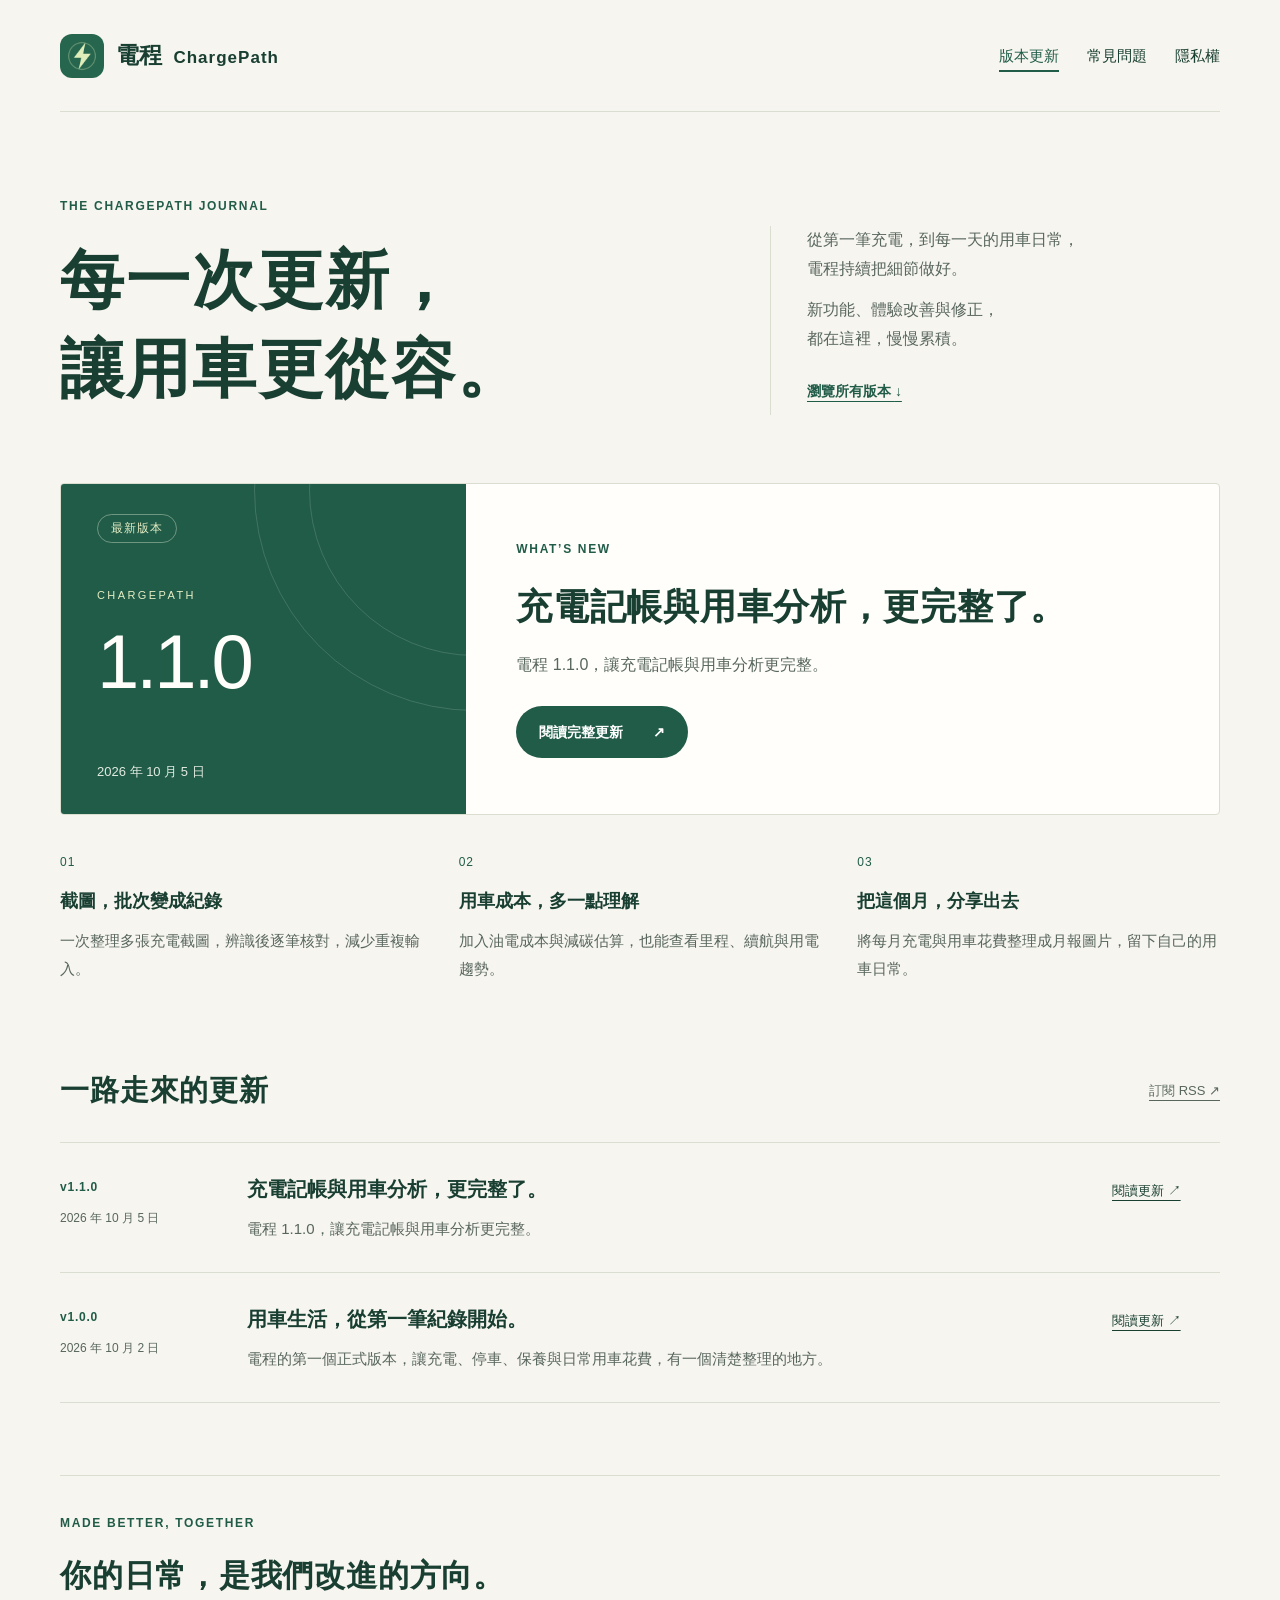
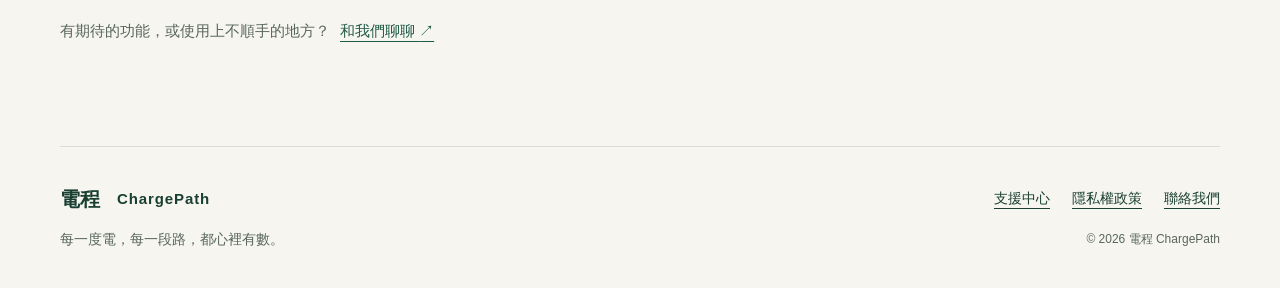
==== updates/index.html @ 677b28a9 "feat: generate minimal version-specific share cards" ====
<!doctype html>
<html lang="zh-Hant">
<head>
  <meta charset="utf-8">
  <meta name="viewport" content="width=device-width, initial-scale=1">
  <meta name="theme-color" content="#215c49">
  <meta name="description" content="電程 ChargePath 更新日誌。看看每一次更新帶來的新功能、體驗改善與修正，讓充電記帳與用車生活更從容。">
  <meta property="og:type" content="website">
  <meta property="og:title" content="更新日誌｜電程 ChargePath">
  <meta property="og:description" content="每一次更新，讓用車更從容。閱讀電程各版本的新功能與完整更新說明。">
  <meta property="og:url" content="https://amonstudioapp.github.io/chargepath-support/updates/">
  <meta property="og:image" content="https://amonstudioapp.github.io/chargepath-support/assets/updates/1.1.0-v1.png">
  <meta property="og:image:secure_url" content="https://amonstudioapp.github.io/chargepath-support/assets/updates/1.1.0-v1.png">
  <meta property="og:image:type" content="image/png">
  <meta property="og:image:width" content="1200">
  <meta property="og:image:height" content="630">
  <meta property="og:image:alt" content="電程 ChargePath 版本更新 1.1.0">
  <meta property="og:site_name" content="電程 ChargePath">
  <meta property="og:locale" content="zh_TW">
  <meta name="twitter:card" content="summary_large_image">
  <meta name="twitter:image" content="https://amonstudioapp.github.io/chargepath-support/assets/updates/1.1.0-v1.png">
  <meta name="twitter:image:alt" content="電程 ChargePath 版本更新 1.1.0">
  <title>更新日誌｜電程 ChargePath</title>
  <link rel="canonical" href="https://amonstudioapp.github.io/chargepath-support/updates/">
  <link rel="icon" href="../assets/app-icon.png">
  <link rel="stylesheet" href="../styles.css">
  <link rel="stylesheet" href="../updates.css">
  <link rel="alternate" type="application/rss+xml" title="電程版本更新" href="feed.xml">
</head>
<body class="updates-page">
  <a class="skip" href="#main">跳至主要內容</a>
  <header class="header wrap">
    <a class="brand" href="../" aria-label="電程 ChargePath 支援首頁"><img src="../assets/app-icon.png" width="44" height="44" alt=""><span>電程 <span class="wordmark">ChargePath</span></span></a>
    <nav aria-label="主要導覽"><a href="./" aria-current="page">版本更新</a><a href="../#faq">常見問題</a><a href="../privacy.html">隱私權</a></nav>
  </header>
  <main id="main" class="wrap">
    <section class="journal-intro" aria-labelledby="journal-title">
      <div><p class="eyebrow">THE CHARGEPATH JOURNAL</p><h1 id="journal-title">每一次更新，<br>讓用車更從容。</h1></div>
      <div class="journal-letter"><span class="letter-line" aria-hidden="true"></span><p>從第一筆充電，到每一天的用車日常，<br class="desktop-break">電程持續把細節做好。</p><p>新功能、體驗改善與修正，<br class="desktop-break">都在這裡，慢慢累積。</p><a class="text-link" href="#all-releases">瀏覽所有版本 <span aria-hidden="true">↓</span></a></div>
    </section>
    <section class="latest-release" aria-labelledby="latest-title">
      <div class="release-edition"><span class="edition-label">最新版本</span><div><span class="edition-caption">CHARGEPATH</span><p class="edition-number">1.1.0</p></div><span class="edition-date">2026 年 10 月 5 日</span></div>
      <div class="latest-copy"><p class="eyebrow">WHAT’S NEW</p><h2 id="latest-title">充電記帳與用車分析，更完整了。</h2><p class="latest-summary">電程 1.1.0，讓充電記帳與用車分析更完整。</p><a class="button" href="./1.1.0/">閱讀完整更新 <span aria-hidden="true">↗</span></a></div>
    </section>
    <div class="highlights latest-highlights"><div class="highlight"><span class="highlight-number">01</span><h3>截圖，批次變成紀錄</h3><p>一次整理多張充電截圖，辨識後逐筆核對，減少重複輸入。</p></div>
<div class="highlight"><span class="highlight-number">02</span><h3>用車成本，多一點理解</h3><p>加入油電成本與減碳估算，也能查看里程、續航與用電趨勢。</p></div>
<div class="highlight"><span class="highlight-number">03</span><h3>把這個月，分享出去</h3><p>將每月充電與用車花費整理成月報圖片，留下自己的用車日常。</p></div></div>
    <section id="all-releases" class="release-archive" aria-labelledby="archive-title">
      <div class="section-heading"><h2 id="archive-title">一路走來的更新</h2><a href="feed.xml" class="feed-link">訂閱 RSS <span aria-hidden="true">↗</span></a></div>
      <article class="release-row"><div class="release-stamp"><span class="version">v1.1.0</span><time datetime="2026-10-05">2026 年 10 月 5 日</time></div><div><h2><a href="./1.1.0/">充電記帳與用車分析，更完整了。</a></h2><p>電程 1.1.0，讓充電記帳與用車分析更完整。</p></div><a class="read-release" href="./1.1.0/" aria-label="閱讀 1.1.0 完整更新">閱讀更新 ↗</a></article>
<article class="release-row"><div class="release-stamp"><span class="version">v1.0.0</span><time datetime="2026-10-02">2026 年 10 月 2 日</time></div><div><h2><a href="./1.0.0/">用車生活，從第一筆紀錄開始。</a></h2><p>電程的第一個正式版本，讓充電、停車、保養與日常用車花費，有一個清楚整理的地方。</p></div><a class="read-release" href="./1.0.0/" aria-label="閱讀 1.0.0 完整更新">閱讀更新 ↗</a></article>
    </section>
    <aside class="feedback-note"><p class="eyebrow">MADE BETTER, TOGETHER</p><h2>你的日常，是我們改進的方向。</h2><p>有期待的功能，或使用上不順手的地方？<a href="../#contact">和我們聊聊 <span aria-hidden="true">↗</span></a></p></aside>
  </main>
  <footer class="footer wrap"><a class="brand" href="../">電程 <span class="wordmark">ChargePath</span></a><p>每一度電，每一段路，都心裡有數。</p><div><a href="../">支援中心</a><a href="../privacy.html">隱私權政策</a><a href="mailto:amonstudioapp@gmail.com">聯絡我們</a></div><small>© 2026 電程 ChargePath</small></footer>
</body>
</html>
---- styles.css ----
:root{--paper:#f6f5ef;--white:#fffefa;--ink:#193f32;--green:#215c49;--muted:#58665e;--lime:#e5edc3;--line:#d9ded1;--radius:26px;color-scheme:light;font-family:-apple-system,BlinkMacSystemFont,"PingFang TC","Noto Sans TC","Microsoft JhengHei",sans-serif;color:var(--ink);background:var(--paper);font-size:16px;line-height:1.8}
*{box-sizing:border-box}html{scroll-behavior:smooth;scroll-padding-top:32px}body{margin:0}a{color:inherit;text-underline-offset:5px}a:hover{text-decoration-thickness:2px}a:focus-visible,summary:focus-visible{outline:3px solid #967000;outline-offset:5px;border-radius:4px}img{max-width:100%;height:auto}.wrap{width:min(1160px,calc(100% - 80px));margin-inline:auto}.skip{position:absolute;left:16px;top:-100px;padding:10px 18px;background:var(--ink);color:white;z-index:5}.skip:focus{top:10px}.header{display:flex;align-items:center;justify-content:space-between;gap:24px;min-height:112px;border-bottom:1px solid var(--line)}.brand{display:flex;align-items:center;gap:12px;font-size:23px;font-weight:750;text-decoration:none}.brand img{border-radius:12px}.wordmark{font-size:17px;letter-spacing:.06em;margin-left:5px}.header nav{display:flex;gap:28px;font-size:15px}.header nav a{text-decoration:none}.header nav a:hover{text-decoration:underline}.hero{display:grid;grid-template-columns:1.25fr 1fr;gap:70px;padding-top:78px;padding-bottom:66px;align-items:center}.eyebrow{font-size:12px;font-weight:750;letter-spacing:.14em;margin:0 0 18px;color:var(--green)}h1,h2,h3,p{margin-top:0}h1{font-size:clamp(40px,4.4vw,60px);letter-spacing:-.055em;line-height:1.25;margin-bottom:25px;font-weight:800}.intro{font-size:17px;line-height:1.95;color:var(--muted);margin-bottom:27px}.button{display:inline-flex;align-items:center;justify-content:space-between;gap:30px;min-height:52px;padding:11px 23px;border-radius:100px;background:var(--green);color:white;text-decoration:none;font-weight:650}.button:hover{background:#163f31}.button.light{background:var(--lime);color:var(--ink);width:100%;margin-top:24px}.button.light:hover{background:#f1f5df}.contact-card{background:var(--green);color:white;border-radius:var(--radius);padding:38px 36px;position:relative}.small-label{display:inline-block;color:var(--lime);font-size:13px;letter-spacing:.08em;margin-bottom:17px}.contact-card h2{font-size:25px;letter-spacing:-.025em;margin-bottom:14px;line-height:1.5}.contact-card p{color:#e3ebe1;line-height:1.85;font-size:15px}.email{font-size:clamp(16px,1.8vw,21px);font-weight:650;overflow-wrap:anywhere}.contact-card .contact-note{font-size:13px;line-height:1.7;margin:18px 0 0;color:#e3ebe1}.topic-strip{display:grid;grid-template-columns:repeat(4,1fr);border-block:1px solid var(--line)}.topic-strip a{padding:22px 14px;text-decoration:none;font-size:16px;font-weight:650}.topic-strip a:hover{background:#eaeddc}.topic-strip span{font-size:12px;letter-spacing:.05em;margin-right:12px;color:var(--muted)}.help-layout{display:grid;grid-template-columns:300px 1fr;gap:80px;padding-top:76px;padding-bottom:80px}.help-heading{align-self:start;position:sticky;top:35px}.help-heading h2,.report h2{font-size:36px;line-height:1.4;letter-spacing:-.04em;margin-bottom:18px}.help-heading p:not(.eyebrow){color:var(--muted)}.text-link{font-size:14px;font-weight:650}.faq-group{scroll-margin-top:32px;margin-bottom:42px}.faq-group:last-child{margin-bottom:0}.faq-group h3{display:flex;align-items:center;gap:16px;font-size:20px;margin-bottom:17px}.faq-group h3>span{font-size:12px;border:1px solid #b7c5ad;border-radius:100px;padding:0 9px;line-height:26px;letter-spacing:.04em}details{border-top:1px solid var(--line)}details:last-child{border-bottom:1px solid var(--line)}summary{position:relative;cursor:pointer;list-style:none;padding:22px 38px 22px 0;font-weight:650;font-size:17px;line-height:1.65}summary::-webkit-details-marker{display:none}summary::after{content:"＋";position:absolute;right:0;top:22px;font-size:22px;font-weight:400;color:var(--green);line-height:1.3}details[open]>summary::after{content:"−"}details[open]>summary{padding-bottom:15px}.answer{padding:0 24px 22px 0;font-size:16px;color:var(--muted)}.answer p{margin-bottom:14px}.answer p:last-child{margin-bottom:0}.answer a{color:var(--green)}.badge{display:inline-block;vertical-align:middle;font-size:11px;font-weight:750;line-height:1.6;padding:1px 7px;border:1px solid #a9ba9c;border-radius:5px;margin-left:6px;color:var(--green)}.voice{color:var(--green);font-weight:700;background:var(--lime);padding:12px 18px;border-radius:12px}.report{background:#e9eedc;border-radius:var(--radius);padding:44px 48px;display:grid;grid-template-columns:1fr 1.1fr;gap:60px;margin-bottom:70px}.report h2{font-size:30px}.report p{font-size:15px;color:var(--muted);margin-bottom:0}.report ol{margin:4px 0 20px;padding-left:24px}.report li{padding:3px 0}.report .muted{font-size:13px;margin-bottom:16px}.footer{border-top:1px solid var(--line);padding-top:34px;padding-bottom:36px;display:grid;grid-template-columns:1fr auto;align-items:center;gap:10px 24px}.footer .brand{font-size:20px}.footer .wordmark{font-size:15px}.footer p{grid-row:2;font-size:14px;color:var(--muted);margin:0}.footer div{grid-column:2;grid-row:1;display:flex;gap:22px;font-size:14px}.footer small{grid-column:2;grid-row:2;text-align:right;color:var(--muted);font-size:12px}.policy{max-width:820px;padding-top:58px;padding-bottom:70px}.policy h1{font-size:44px;margin-bottom:16px}.policy .lead{font-size:19px}.policy h2{font-size:23px;margin:36px 0 12px}.policy p{color:var(--muted);margin-bottom:14px}.policy a{color:var(--green)}.policy .policy-note{padding:22px 26px;border-radius:18px;background:#e9eedc;margin:28px 0}.policy .back{display:inline-block;margin-bottom:30px;font-size:14px}
.contact-card a:focus-visible{outline-color:var(--lime)}
@media(min-width:1500px){.hero{padding-top:95px;padding-bottom:85px}}
@media(max-width:960px){.wrap{width:calc(100% - 48px)}.hero{gap:30px;grid-template-columns:1.1fr 1fr;padding-top:50px}.contact-card{padding:30px 25px}.help-layout{grid-template-columns:230px 1fr;gap:32px}.report{gap:30px;padding:32px}.header nav{gap:20px}.wordmark{font-size:15px}.help-heading h2{font-size:30px}}
@media(max-width:700px){.wrap{width:calc(100% - 40px)}.header{min-height:100px;align-items:flex-start;justify-content:center;flex-direction:column;gap:13px;padding-block:20px}.brand{font-size:22px}.brand img{width:36px;height:36px}.header nav{width:100%;justify-content:space-between;gap:15px;font-size:14px}.hero{grid-template-columns:1fr;gap:30px;padding-top:36px;padding-bottom:35px}h1{font-size:43px}.eyebrow{font-size:11px;letter-spacing:.11em}.intro{font-size:16px}.desktop-break{display:none}.contact-card{padding:28px}.contact-card h2{font-size:25px}.email{font-size:20px}.topic-strip{grid-template-columns:1fr 1fr}.topic-strip a{padding:16px 7px;font-size:14px}.topic-strip a:nth-child(-n+2){border-bottom:1px solid var(--line)}.topic-strip span{margin-right:8px}.help-layout{grid-template-columns:1fr;gap:30px;padding-top:42px;padding-bottom:35px}.help-heading{position:static}.help-heading h2 br{display:none}.help-heading h2{font-size:30px;margin-bottom:12px}.help-heading p br{display:none}.help-heading p:not(.eyebrow){margin-bottom:10px}.faq-group{margin-bottom:30px}summary{font-size:16px;padding-block:19px}.answer{padding-right:5px}.report{grid-template-columns:1fr;gap:18px;padding:26px;margin-bottom:36px}.report h2{font-size:28px}.report h2 br{display:none}.footer{grid-template-columns:1fr;gap:14px}.footer p,.footer div,.footer small{grid-column:1;grid-row:auto;text-align:left}.footer div{flex-wrap:wrap;gap:14px 22px}.policy{padding-top:32px;padding-bottom:40px}.policy h1{font-size:36px}}
@media(prefers-reduced-motion:reduce){html{scroll-behavior:auto}}
---- updates.css ----
.updates-page { --display: "Songti TC", "Noto Serif TC", "PMingLiU", serif; }
.updates-page .header nav a[aria-current="page"] { color: var(--green); text-decoration: underline; text-decoration-thickness: 2px; text-underline-offset: 9px; }
.journal-intro { display: grid; grid-template-columns: 1.4fr 1fr; gap: 80px; align-items: end; padding: 84px 0 68px; }
.journal-intro h1 { font-family: var(--display); font-size: clamp(42px, 5vw, 68px); font-weight: 600; line-height: 1.4; letter-spacing: .035em; margin: 0; }
.journal-letter { padding: 0 0 9px 36px; border-left: 1px solid var(--line); color: var(--muted); font-size: 16px; }
.journal-letter p { margin-bottom: 13px; }
.journal-letter .text-link { display: inline-block; margin-top: 12px; color: var(--green); }
.latest-release { display: grid; grid-template-columns: 35% 65%; border: 1px solid var(--line); border-radius: 4px; overflow: hidden; background: var(--white); }
.release-edition { position: relative; isolation: isolate; overflow: hidden; display: flex; flex-direction: column; justify-content: space-between; min-height: 330px; padding: 30px 36px; background: var(--green); color: var(--white); }
.release-edition::before, .release-edition::after { content: ""; position: absolute; width: 330px; height: 330px; border: 1px solid #ffffff24; border-radius: 50%; right: -175px; top: -160px; z-index: -1; }
.release-edition::after { width: 440px; height: 440px; right: -230px; top: -215px; }
.edition-label { align-self: flex-start; border: 1px solid #bcd0b780; border-radius: 99px; padding: 3px 13px; color: var(--lime); font-size: 12px; letter-spacing: .08em; }
.edition-caption { display: block; font-size: 11px; letter-spacing: .22em; color: var(--lime); }
.edition-number { font-size: clamp(46px, 6vw, 76px); font-weight: 300; letter-spacing: -.04em; line-height: 1.15; margin: 12px 0; overflow-wrap: anywhere; }
.edition-date { font-size: 13px; color: #e3ebe1; }
.latest-copy { padding: 44px 50px; align-self: center; }
.latest-copy h2 { font-family: var(--display); font-weight: 600; font-size: clamp(26px, 2.8vw, 36px); line-height: 1.6; letter-spacing: .02em; margin-bottom: 15px; }
.latest-summary { color: var(--muted); font-size: 16px; margin-bottom: 26px; }
.latest-copy .button { font-size: 14px; }
.highlights { display: grid; grid-template-columns: repeat(3, minmax(0, 1fr)); gap: 36px; }
.highlights:empty { display: none; }
.latest-highlights { padding: 37px 0 46px; }
.highlight { min-width: 0; }
.highlight-number { font-size: 12px; color: var(--green); letter-spacing: .08em; display: block; margin-bottom: 12px; }
.highlight h3 { font-size: 18px; font-weight: 650; margin-bottom: 9px; }
.highlight p { font-size: 15px; line-height: 1.85; color: var(--muted); margin: 0; }
.release-archive { padding-top: 36px; }
.section-heading { display: flex; gap: 20px; justify-content: space-between; align-items: center; padding-bottom: 26px; }
.section-heading h2 { font-family: var(--display); font-size: 29px; font-weight: 600; letter-spacing: .03em; margin: 0; }
.feed-link { font-size: 13px; color: var(--muted); white-space: nowrap; }
.release-row { display: grid; grid-template-columns: 155px 1fr 108px; gap: 32px; align-items: start; border-top: 1px solid var(--line); padding: 30px 0; }
.release-row:last-child { border-bottom: 1px solid var(--line); }
.release-stamp { display: flex; flex-direction: column; gap: 9px; padding-top: 4px; }
.version { font-size: 12px; font-weight: 700; letter-spacing: .065em; color: var(--green); }
.release-stamp time { font-size: 12px; color: var(--muted); }
.release-row h2 { font-size: 20px; line-height: 1.6; margin-bottom: 10px; font-weight: 600; }
.release-row h2 a { text-decoration: none; }
.release-row h2 a:hover { text-decoration: underline; }
.release-row p { font-size: 15px; color: var(--muted); margin: 0; }
.read-release { font-size: 13px; padding-top: 6px; white-space: nowrap; }
.feedback-note { margin: 72px 0 65px; padding: 37px 0; border-top: 1px solid var(--line); }
.feedback-note .eyebrow { margin-bottom: 13px; }
.feedback-note h2 { font-family: var(--display); font-size: clamp(23px, 3vw, 31px); font-weight: 600; letter-spacing: .025em; margin-bottom: 13px; }
.feedback-note p:last-child { font-size: 15px; color: var(--muted); margin: 0; }
.feedback-note a { display: inline-block; margin-left: 10px; color: var(--green); }
.back-to-journal { display: inline-block; margin-top: 36px; font-size: 14px; color: var(--muted); }
.detail-hero { padding: 48px 0 45px; max-width: 910px; }
.detail-meta { display: flex; flex-wrap: wrap; gap: 14px 28px; align-items: center; margin-bottom: 24px; font-size: 13px; color: var(--muted); }
.detail-hero h1 { font-family: var(--display); font-size: clamp(33px, 4.4vw, 55px); font-weight: 600; line-height: 1.5; letter-spacing: .025em; margin-bottom: 23px; text-wrap: balance; }
.detail-summary { font-size: 18px; color: var(--muted); max-width: 800px; margin: 0; }
.detail-highlights { border-block: 1px solid var(--line); padding: 30px 0 34px; }
.release-body { display: grid; grid-template-columns: 280px 1fr; gap: 70px; padding: 64px 0 34px; }
.release-aside { align-self: start; position: sticky; top: 30px; }
.release-aside h2 { font-family: var(--display); font-size: 27px; line-height: 1.5; font-weight: 600; margin-bottom: 16px; }
.release-aside p:not(.eyebrow) { color: var(--muted); font-size: 15px; }
.release-content { min-width: 0; }
.release-section { margin-bottom: 36px; }
.release-section h2 { font-size: 22px; padding-bottom: 16px; border-bottom: 1px solid var(--line); margin-bottom: 18px; }
.release-section ul { padding-left: 22px; margin: 0; }
.release-section li { padding: 0 0 15px 4px; line-height: 1.95; overflow-wrap: anywhere; }
.release-section li::marker { color: #739779; }
.source-note { font-size: 13px; color: var(--muted); }
.source-note p { margin: 0; }
.source-note:empty { display: none; }
.version-navigation { display: flex; flex-wrap: wrap; justify-content: space-between; gap: 20px; padding: 25px 0; border-block: 1px solid var(--line); font-size: 14px; }
.version-navigation:empty { display: none; }
.updates-teaser { display: flex; align-items: center; justify-content: space-between; gap: 22px; padding: 24px 30px; margin-top: 32px; background: #e9eedc; border-radius: 16px; }
.updates-teaser h2 { margin: 0 0 4px; font-size: 21px; }
.updates-teaser p { margin: 0; font-size: 15px; color: var(--muted); }
.updates-teaser a { font-size: 14px; white-space: nowrap; }
@media (max-width: 960px) {
  .journal-intro { gap: 35px; padding-top: 58px; }
  .journal-letter { padding-left: 25px; }
  .latest-copy { padding: 34px; }
  .release-edition { padding: 26px; }
  .release-body { grid-template-columns: 220px 1fr; gap: 35px; }
  .release-row { grid-template-columns: 132px 1fr; gap: 24px; }
  .read-release { grid-column: 2; padding-top: 0; }
}
@media (max-width: 700px) {
  .journal-intro { grid-template-columns: 1fr; gap: 27px; padding: 42px 0 34px; }
  .journal-intro h1 { font-size: clamp(34px, 8.9vw, 47px); }
  .journal-letter { padding: 0 0 0 18px; font-size: 15px; }
  .journal-letter p { margin-bottom: 7px; }
  .latest-release { grid-template-columns: 1fr; }
  .release-edition { min-height: 200px; padding: 24px; }
  .edition-number { font-size: 60px; margin-block: 8px; }
  .edition-caption { display: none; }
  .latest-copy { padding: 28px 24px; }
  .latest-copy h2 { font-size: 27px; }
  .latest-copy .eyebrow { margin-bottom: 12px; }
  .highlights { grid-template-columns: 1fr; gap: 25px; }
  .latest-highlights { padding: 28px 0; }
  .highlight-number { margin-bottom: 6px; }
  .release-archive { padding-top: 23px; }
  .section-heading h2 { font-size: 24px; }
  .release-row { grid-template-columns: 1fr; gap: 14px; padding: 25px 0; }
  .release-stamp { flex-direction: row; flex-wrap: wrap; align-items: center; gap: 15px; }
  .read-release { grid-column: 1; }
  .release-row h2 { font-size: 19px; }
  .feedback-note { margin: 45px 0 25px; padding-top: 30px; }
  .feedback-note a { margin: 8px 0 0; display: block; }
  .detail-hero { padding: 30px 0 32px; }
  .detail-summary { font-size: 16px; }
  .detail-meta { margin-bottom: 17px; }
  .detail-highlights { padding-block: 26px; }
  .release-body { grid-template-columns: 1fr; gap: 32px; padding-top: 35px; }
  .release-aside { position: static; }
  .release-aside p:not(.eyebrow) { display: none; }
  .release-section h2 { font-size: 21px; }
  .updates-teaser { align-items: flex-start; flex-direction: column; padding: 23px; }
}
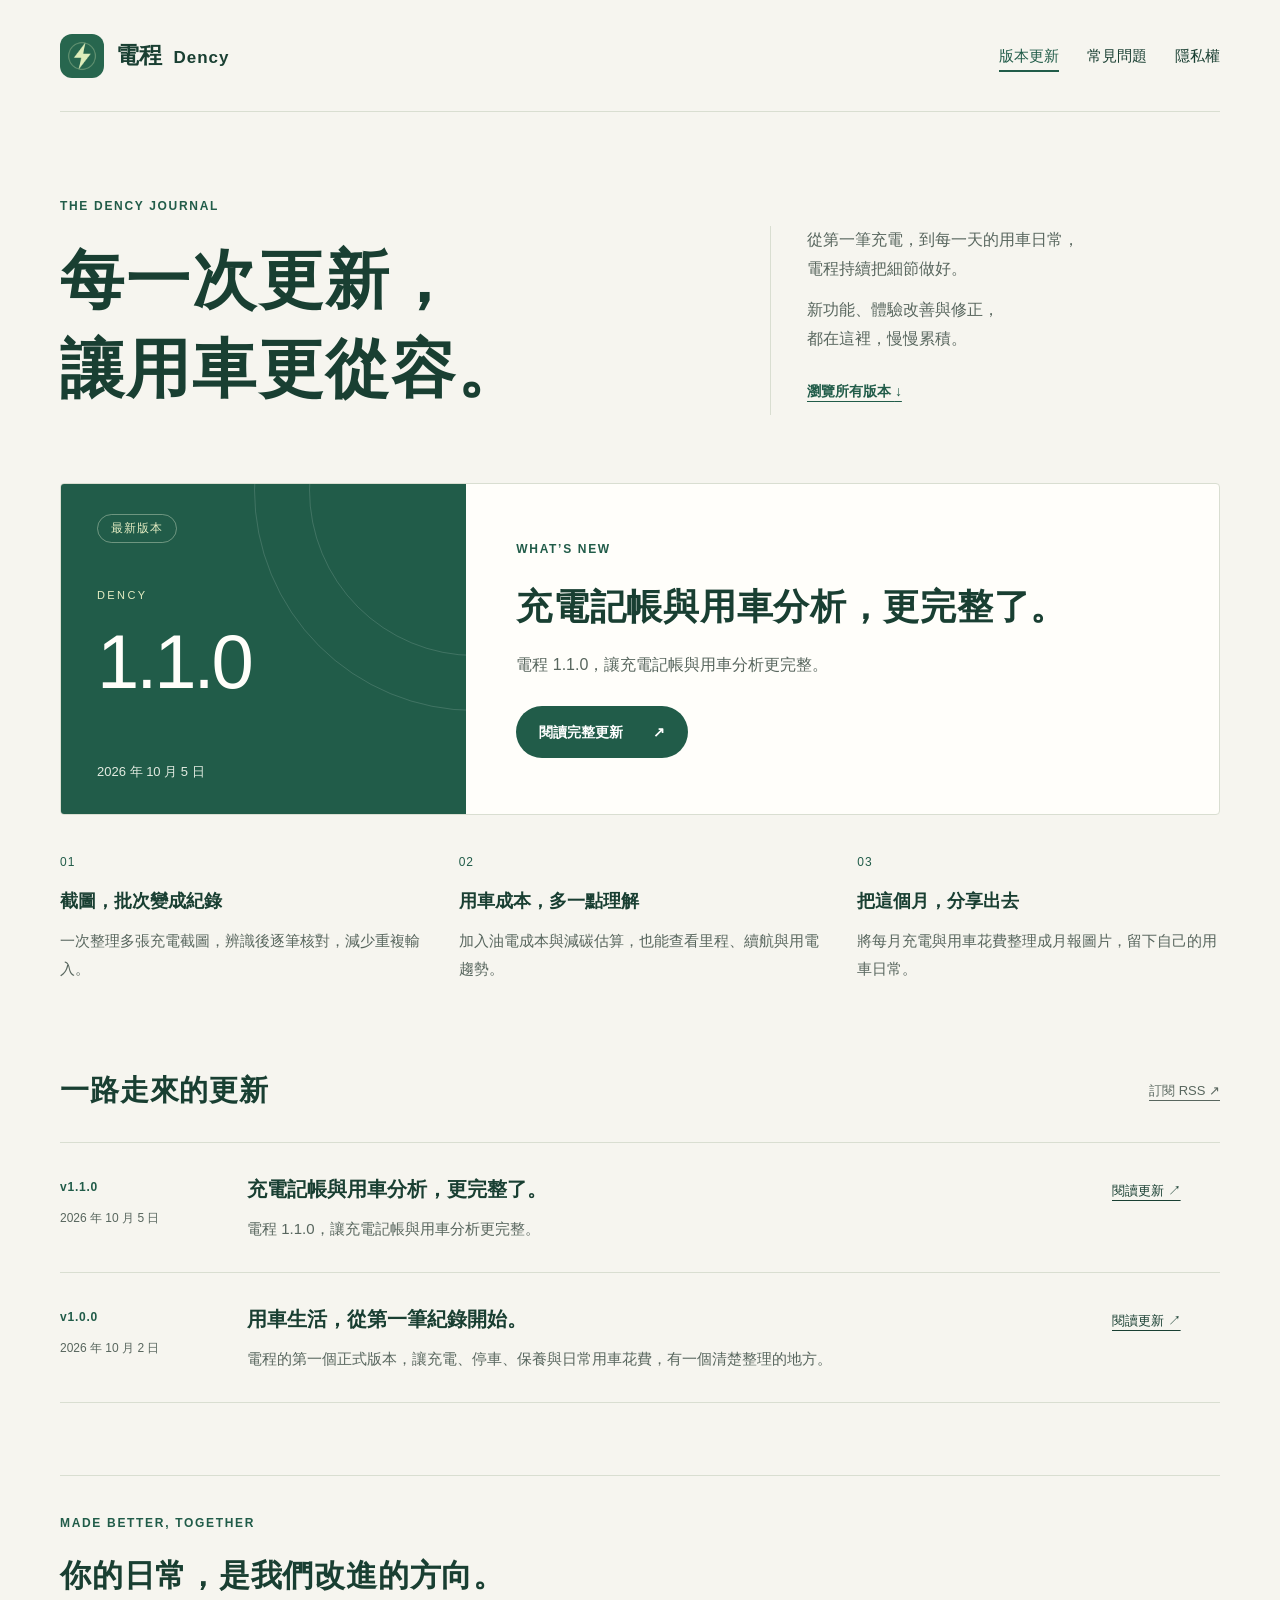
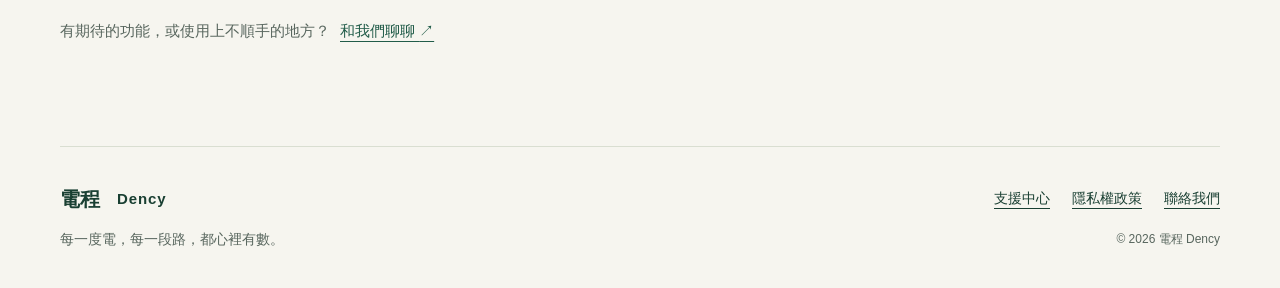
==== commit afb99a07: "docs: rename support site brand to Dency" ====
--- a/updates/index.html
+++ b/updates/index.html
@@ -4,9 +4,9 @@
   <meta charset="utf-8">
   <meta name="viewport" content="width=device-width, initial-scale=1">
   <meta name="theme-color" content="#215c49">
-  <meta name="description" content="電程 ChargePath 更新日誌。看看每一次更新帶來的新功能、體驗改善與修正，讓充電記帳與用車生活更從容。">
+  <meta name="description" content="電程 Dency 更新日誌。看看每一次更新帶來的新功能、體驗改善與修正，讓充電記帳與用車生活更從容。">
   <meta property="og:type" content="website">
-  <meta property="og:title" content="更新日誌｜電程 ChargePath">
+  <meta property="og:title" content="更新日誌｜電程 Dency">
   <meta property="og:description" content="每一次更新，讓用車更從容。閱讀電程各版本的新功能與完整更新說明。">
   <meta property="og:url" content="https://amonstudioapp.github.io/chargepath-support/updates/">
   <meta property="og:image" content="https://amonstudioapp.github.io/chargepath-support/assets/updates/1.1.0-v1.png">
@@ -14,13 +14,13 @@
   <meta property="og:image:type" content="image/png">
   <meta property="og:image:width" content="1200">
   <meta property="og:image:height" content="630">
-  <meta property="og:image:alt" content="電程 ChargePath 版本更新 1.1.0">
-  <meta property="og:site_name" content="電程 ChargePath">
+  <meta property="og:image:alt" content="電程 Dency 版本更新 1.1.0">
+  <meta property="og:site_name" content="電程 Dency">
   <meta property="og:locale" content="zh_TW">
   <meta name="twitter:card" content="summary_large_image">
   <meta name="twitter:image" content="https://amonstudioapp.github.io/chargepath-support/assets/updates/1.1.0-v1.png">
-  <meta name="twitter:image:alt" content="電程 ChargePath 版本更新 1.1.0">
-  <title>更新日誌｜電程 ChargePath</title>
+  <meta name="twitter:image:alt" content="電程 Dency 版本更新 1.1.0">
+  <title>更新日誌｜電程 Dency</title>
   <link rel="canonical" href="https://amonstudioapp.github.io/chargepath-support/updates/">
   <link rel="icon" href="../assets/app-icon.png">
   <link rel="stylesheet" href="../styles.css">
@@ -30,16 +30,16 @@
 <body class="updates-page">
   <a class="skip" href="#main">跳至主要內容</a>
   <header class="header wrap">
-    <a class="brand" href="../" aria-label="電程 ChargePath 支援首頁"><img src="../assets/app-icon.png" width="44" height="44" alt=""><span>電程 <span class="wordmark">ChargePath</span></span></a>
+    <a class="brand" href="../" aria-label="電程 Dency 支援首頁"><img src="../assets/app-icon.png" width="44" height="44" alt=""><span>電程 <span class="wordmark">Dency</span></span></a>
     <nav aria-label="主要導覽"><a href="./" aria-current="page">版本更新</a><a href="../#faq">常見問題</a><a href="../privacy.html">隱私權</a></nav>
   </header>
   <main id="main" class="wrap">
     <section class="journal-intro" aria-labelledby="journal-title">
-      <div><p class="eyebrow">THE CHARGEPATH JOURNAL</p><h1 id="journal-title">每一次更新，<br>讓用車更從容。</h1></div>
+      <div><p class="eyebrow">THE DENCY JOURNAL</p><h1 id="journal-title">每一次更新，<br>讓用車更從容。</h1></div>
       <div class="journal-letter"><span class="letter-line" aria-hidden="true"></span><p>從第一筆充電，到每一天的用車日常，<br class="desktop-break">電程持續把細節做好。</p><p>新功能、體驗改善與修正，<br class="desktop-break">都在這裡，慢慢累積。</p><a class="text-link" href="#all-releases">瀏覽所有版本 <span aria-hidden="true">↓</span></a></div>
     </section>
     <section class="latest-release" aria-labelledby="latest-title">
-      <div class="release-edition"><span class="edition-label">最新版本</span><div><span class="edition-caption">CHARGEPATH</span><p class="edition-number">1.1.0</p></div><span class="edition-date">2026 年 10 月 5 日</span></div>
+      <div class="release-edition"><span class="edition-label">最新版本</span><div><span class="edition-caption">DENCY</span><p class="edition-number">1.1.0</p></div><span class="edition-date">2026 年 10 月 5 日</span></div>
       <div class="latest-copy"><p class="eyebrow">WHAT’S NEW</p><h2 id="latest-title">充電記帳與用車分析，更完整了。</h2><p class="latest-summary">電程 1.1.0，讓充電記帳與用車分析更完整。</p><a class="button" href="./1.1.0/">閱讀完整更新 <span aria-hidden="true">↗</span></a></div>
     </section>
     <div class="highlights latest-highlights"><div class="highlight"><span class="highlight-number">01</span><h3>截圖，批次變成紀錄</h3><p>一次整理多張充電截圖，辨識後逐筆核對，減少重複輸入。</p></div>
@@ -52,6 +52,6 @@
     </section>
     <aside class="feedback-note"><p class="eyebrow">MADE BETTER, TOGETHER</p><h2>你的日常，是我們改進的方向。</h2><p>有期待的功能，或使用上不順手的地方？<a href="../#contact">和我們聊聊 <span aria-hidden="true">↗</span></a></p></aside>
   </main>
-  <footer class="footer wrap"><a class="brand" href="../">電程 <span class="wordmark">ChargePath</span></a><p>每一度電，每一段路，都心裡有數。</p><div><a href="../">支援中心</a><a href="../privacy.html">隱私權政策</a><a href="mailto:amonstudioapp@gmail.com">聯絡我們</a></div><small>© 2026 電程 ChargePath</small></footer>
+  <footer class="footer wrap"><a class="brand" href="../">電程 <span class="wordmark">Dency</span></a><p>每一度電，每一段路，都心裡有數。</p><div><a href="../">支援中心</a><a href="../privacy.html">隱私權政策</a><a href="mailto:amonstudioapp@gmail.com">聯絡我們</a></div><small>© 2026 電程 Dency</small></footer>
 </body>
 </html>
--- a/updates.css
+++ b/updates.css
@@ -48,7 +48,6 @@
 .detail-meta { display: flex; flex-wrap: wrap; gap: 14px 28px; align-items: center; margin-bottom: 24px; font-size: 13px; color: var(--muted); }
 .detail-hero h1 { font-family: var(--display); font-size: clamp(33px, 4.4vw, 55px); font-weight: 600; line-height: 1.5; letter-spacing: .025em; margin-bottom: 23px; text-wrap: balance; }
 .detail-summary { font-size: 18px; color: var(--muted); max-width: 800px; margin: 0; }
-.detail-highlights { border-block: 1px solid var(--line); padding: 30px 0 34px; }
 .release-body { display: grid; grid-template-columns: 280px 1fr; gap: 70px; padding: 64px 0 34px; }
 .release-aside { align-self: start; position: sticky; top: 30px; }
 .release-aside h2 { font-family: var(--display); font-size: 27px; line-height: 1.5; font-weight: 600; margin-bottom: 16px; }
@@ -103,7 +102,6 @@
   .detail-hero { padding: 30px 0 32px; }
   .detail-summary { font-size: 16px; }
   .detail-meta { margin-bottom: 17px; }
-  .detail-highlights { padding-block: 26px; }
   .release-body { grid-template-columns: 1fr; gap: 32px; padding-top: 35px; }
   .release-aside { position: static; }
   .release-aside p:not(.eyebrow) { display: none; }
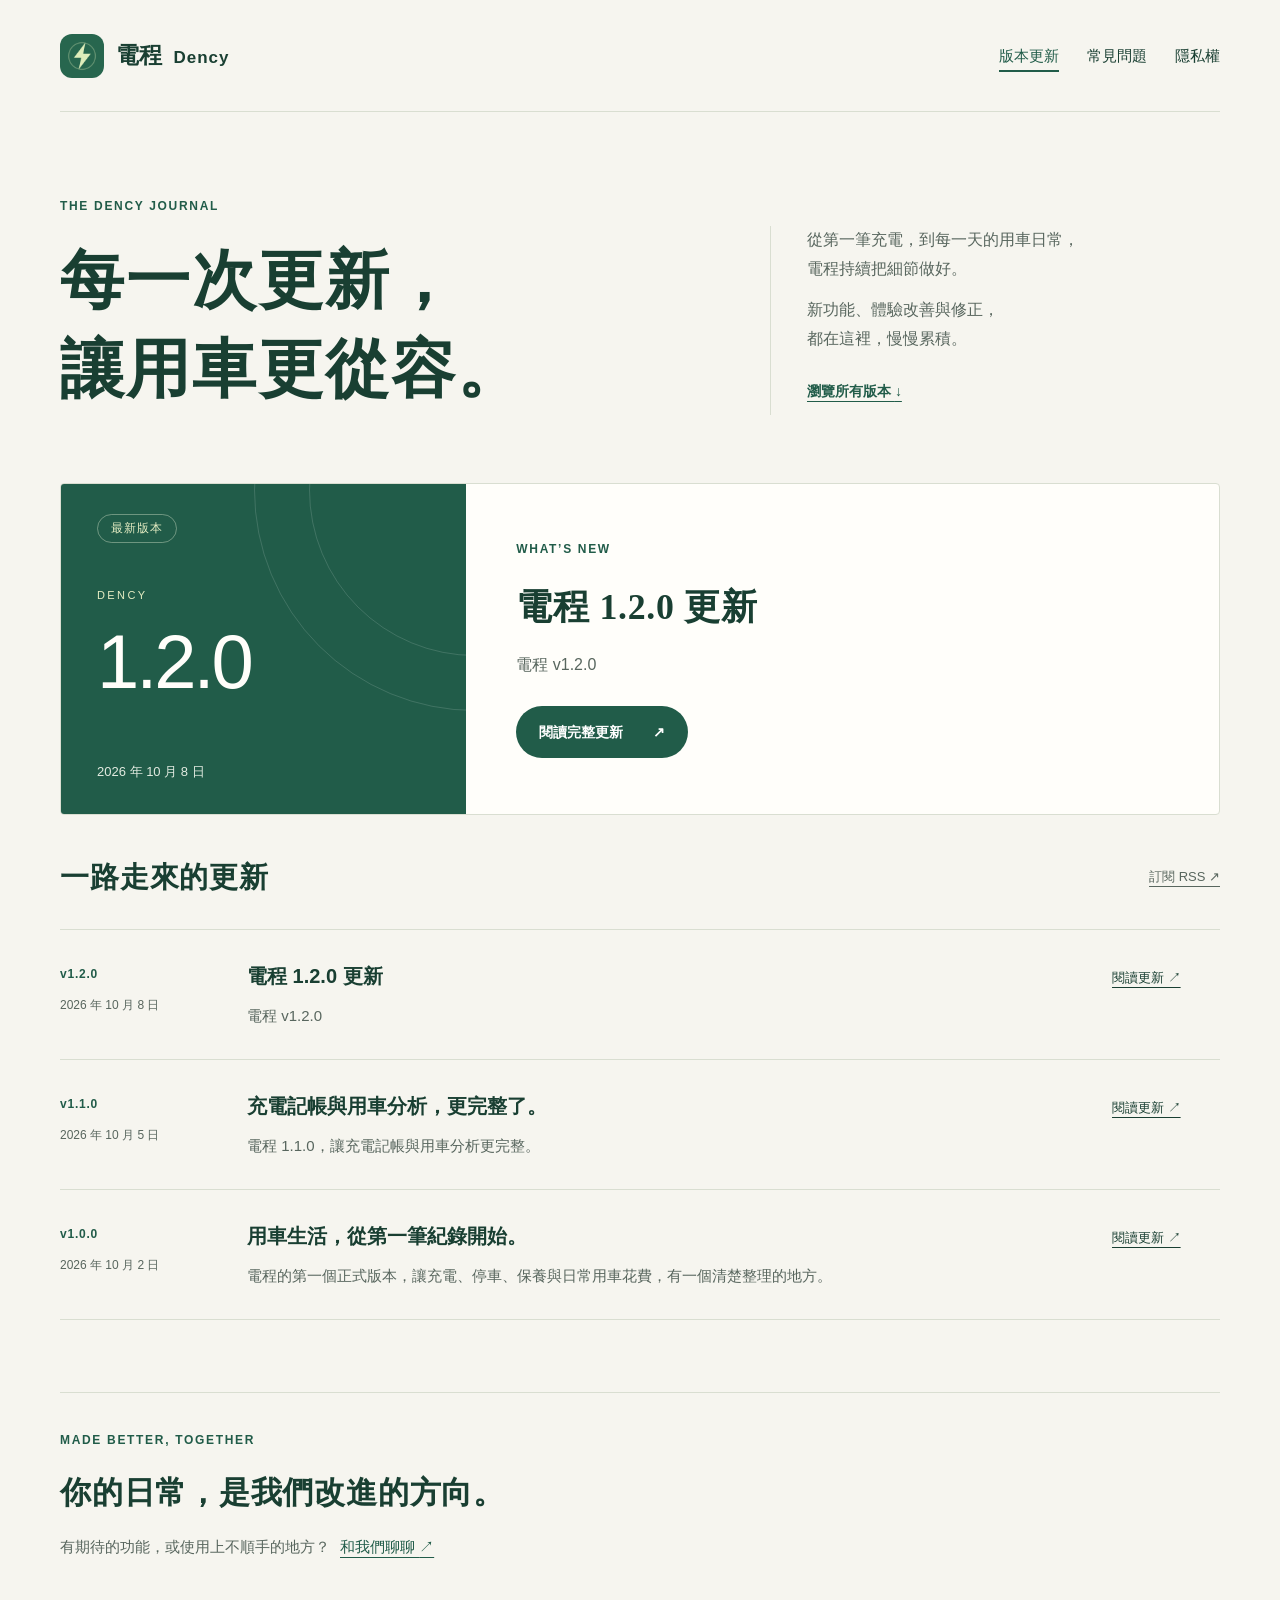
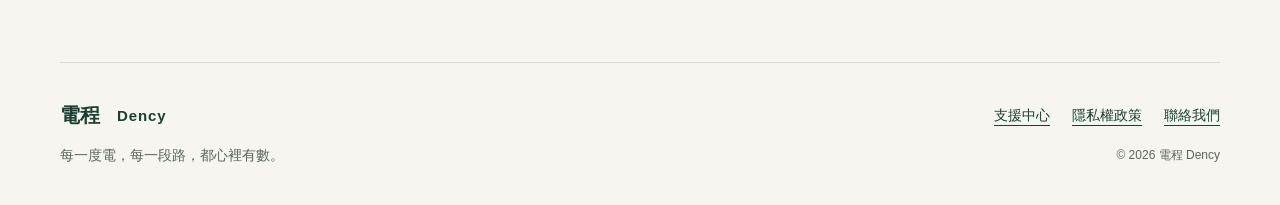
==== commit cc7139d0: "docs: sync ChargePath version updates" ====
--- a/updates/index.html
+++ b/updates/index.html
@@ -9,17 +9,17 @@
   <meta property="og:title" content="更新日誌｜電程 Dency">
   <meta property="og:description" content="每一次更新，讓用車更從容。閱讀電程各版本的新功能與完整更新說明。">
   <meta property="og:url" content="https://amonstudioapp.github.io/chargepath-support/updates/">
-  <meta property="og:image" content="https://amonstudioapp.github.io/chargepath-support/assets/updates/1.1.0-v1.png">
-  <meta property="og:image:secure_url" content="https://amonstudioapp.github.io/chargepath-support/assets/updates/1.1.0-v1.png">
+  <meta property="og:image" content="https://amonstudioapp.github.io/chargepath-support/assets/updates/1.2.0-v1.png">
+  <meta property="og:image:secure_url" content="https://amonstudioapp.github.io/chargepath-support/assets/updates/1.2.0-v1.png">
   <meta property="og:image:type" content="image/png">
   <meta property="og:image:width" content="1200">
   <meta property="og:image:height" content="630">
-  <meta property="og:image:alt" content="電程 Dency 版本更新 1.1.0">
+  <meta property="og:image:alt" content="電程 Dency 版本更新 1.2.0">
   <meta property="og:site_name" content="電程 Dency">
   <meta property="og:locale" content="zh_TW">
   <meta name="twitter:card" content="summary_large_image">
-  <meta name="twitter:image" content="https://amonstudioapp.github.io/chargepath-support/assets/updates/1.1.0-v1.png">
-  <meta name="twitter:image:alt" content="電程 Dency 版本更新 1.1.0">
+  <meta name="twitter:image" content="https://amonstudioapp.github.io/chargepath-support/assets/updates/1.2.0-v1.png">
+  <meta name="twitter:image:alt" content="電程 Dency 版本更新 1.2.0">
   <title>更新日誌｜電程 Dency</title>
   <link rel="canonical" href="https://amonstudioapp.github.io/chargepath-support/updates/">
   <link rel="icon" href="../assets/app-icon.png">
@@ -39,15 +39,14 @@
       <div class="journal-letter"><span class="letter-line" aria-hidden="true"></span><p>從第一筆充電，到每一天的用車日常，<br class="desktop-break">電程持續把細節做好。</p><p>新功能、體驗改善與修正，<br class="desktop-break">都在這裡，慢慢累積。</p><a class="text-link" href="#all-releases">瀏覽所有版本 <span aria-hidden="true">↓</span></a></div>
     </section>
     <section class="latest-release" aria-labelledby="latest-title">
-      <div class="release-edition"><span class="edition-label">最新版本</span><div><span class="edition-caption">DENCY</span><p class="edition-number">1.1.0</p></div><span class="edition-date">2026 年 10 月 5 日</span></div>
-      <div class="latest-copy"><p class="eyebrow">WHAT’S NEW</p><h2 id="latest-title">充電記帳與用車分析，更完整了。</h2><p class="latest-summary">電程 1.1.0，讓充電記帳與用車分析更完整。</p><a class="button" href="./1.1.0/">閱讀完整更新 <span aria-hidden="true">↗</span></a></div>
+      <div class="release-edition"><span class="edition-label">最新版本</span><div><span class="edition-caption">DENCY</span><p class="edition-number">1.2.0</p></div><span class="edition-date">2026 年 10 月 8 日</span></div>
+      <div class="latest-copy"><p class="eyebrow">WHAT’S NEW</p><h2 id="latest-title">電程 1.2.0 更新</h2><p class="latest-summary">電程 v1.2.0</p><a class="button" href="./1.2.0/">閱讀完整更新 <span aria-hidden="true">↗</span></a></div>
     </section>
-    <div class="highlights latest-highlights"><div class="highlight"><span class="highlight-number">01</span><h3>截圖，批次變成紀錄</h3><p>一次整理多張充電截圖，辨識後逐筆核對，減少重複輸入。</p></div>
-<div class="highlight"><span class="highlight-number">02</span><h3>用車成本，多一點理解</h3><p>加入油電成本與減碳估算，也能查看里程、續航與用電趨勢。</p></div>
-<div class="highlight"><span class="highlight-number">03</span><h3>把這個月，分享出去</h3><p>將每月充電與用車花費整理成月報圖片，留下自己的用車日常。</p></div></div>
+    <div class="highlights latest-highlights"></div>
     <section id="all-releases" class="release-archive" aria-labelledby="archive-title">
       <div class="section-heading"><h2 id="archive-title">一路走來的更新</h2><a href="feed.xml" class="feed-link">訂閱 RSS <span aria-hidden="true">↗</span></a></div>
-      <article class="release-row"><div class="release-stamp"><span class="version">v1.1.0</span><time datetime="2026-10-05">2026 年 10 月 5 日</time></div><div><h2><a href="./1.1.0/">充電記帳與用車分析，更完整了。</a></h2><p>電程 1.1.0，讓充電記帳與用車分析更完整。</p></div><a class="read-release" href="./1.1.0/" aria-label="閱讀 1.1.0 完整更新">閱讀更新 ↗</a></article>
+      <article class="release-row"><div class="release-stamp"><span class="version">v1.2.0</span><time datetime="2026-10-08">2026 年 10 月 8 日</time></div><div><h2><a href="./1.2.0/">電程 1.2.0 更新</a></h2><p>電程 v1.2.0</p></div><a class="read-release" href="./1.2.0/" aria-label="閱讀 1.2.0 完整更新">閱讀更新 ↗</a></article>
+<article class="release-row"><div class="release-stamp"><span class="version">v1.1.0</span><time datetime="2026-10-05">2026 年 10 月 5 日</time></div><div><h2><a href="./1.1.0/">充電記帳與用車分析，更完整了。</a></h2><p>電程 1.1.0，讓充電記帳與用車分析更完整。</p></div><a class="read-release" href="./1.1.0/" aria-label="閱讀 1.1.0 完整更新">閱讀更新 ↗</a></article>
 <article class="release-row"><div class="release-stamp"><span class="version">v1.0.0</span><time datetime="2026-10-02">2026 年 10 月 2 日</time></div><div><h2><a href="./1.0.0/">用車生活，從第一筆紀錄開始。</a></h2><p>電程的第一個正式版本，讓充電、停車、保養與日常用車花費，有一個清楚整理的地方。</p></div><a class="read-release" href="./1.0.0/" aria-label="閱讀 1.0.0 完整更新">閱讀更新 ↗</a></article>
     </section>
     <aside class="feedback-note"><p class="eyebrow">MADE BETTER, TOGETHER</p><h2>你的日常，是我們改進的方向。</h2><p>有期待的功能，或使用上不順手的地方？<a href="../#contact">和我們聊聊 <span aria-hidden="true">↗</span></a></p></aside>
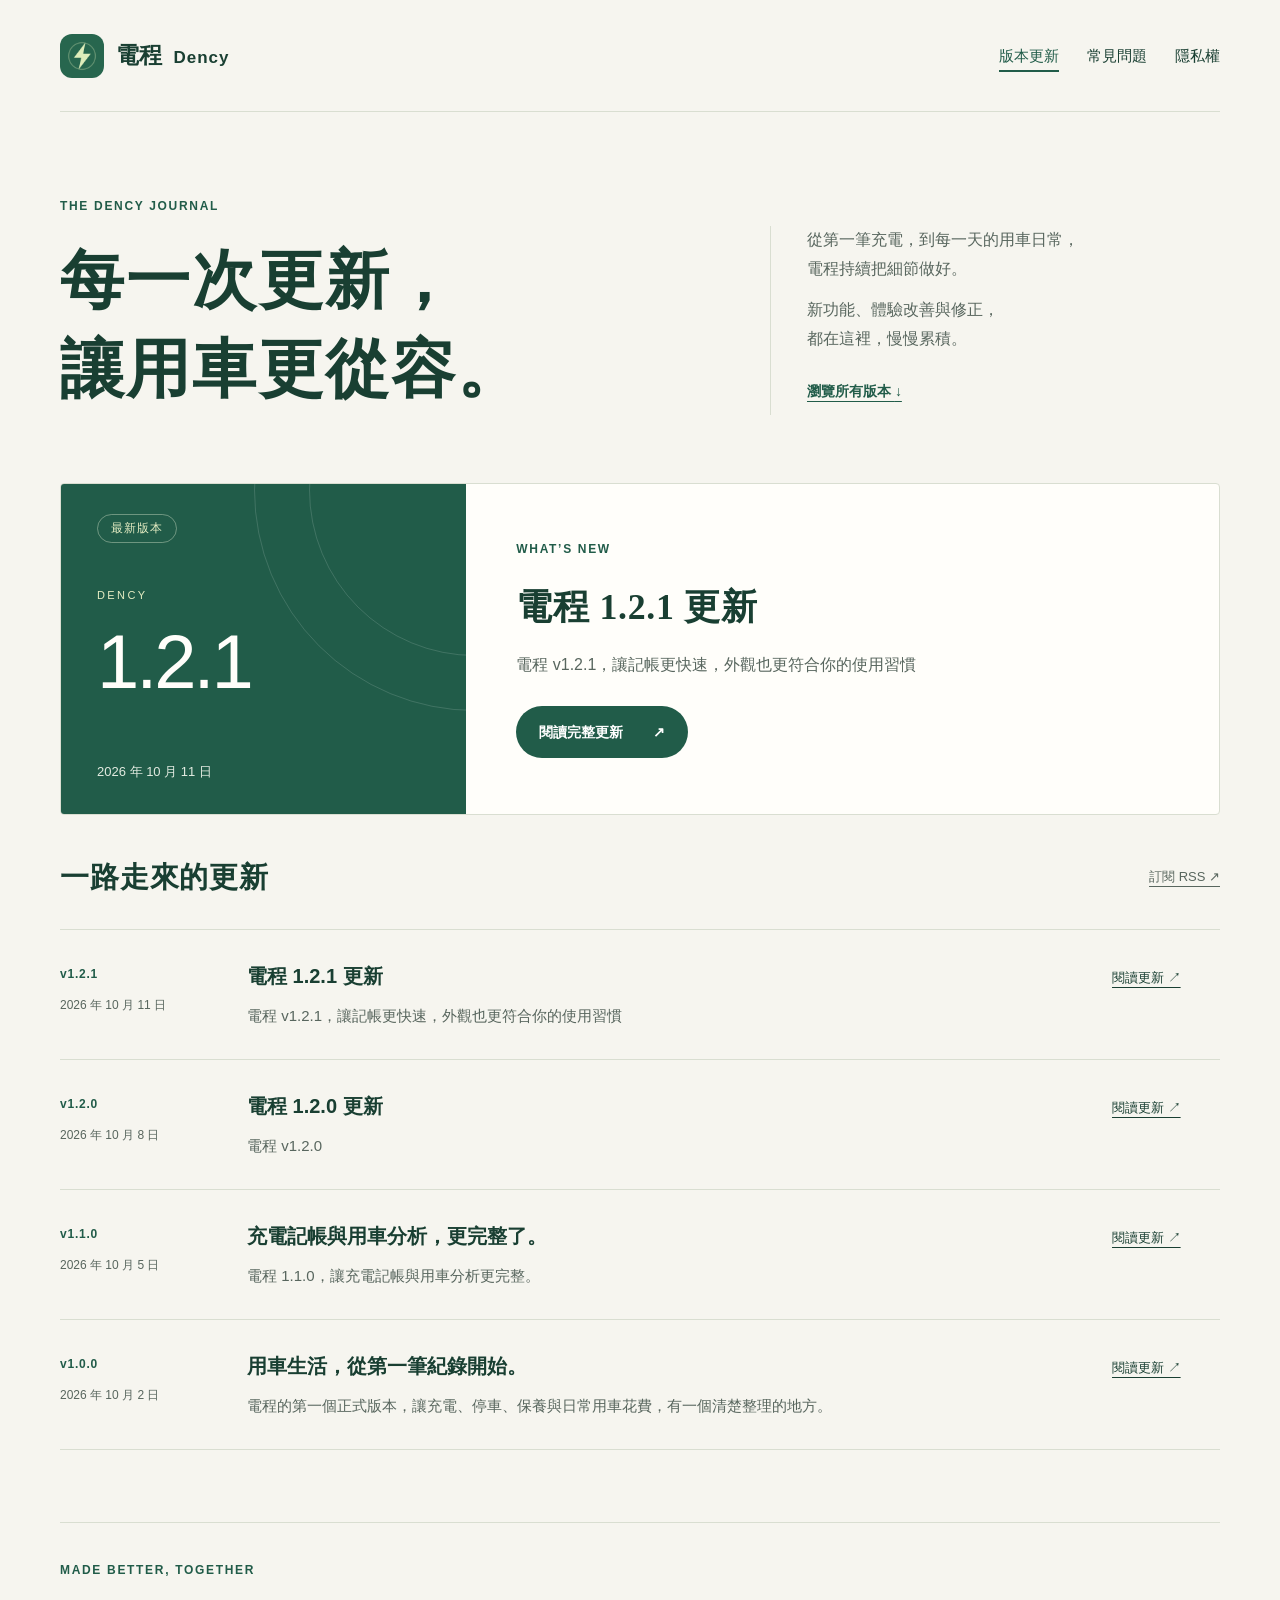
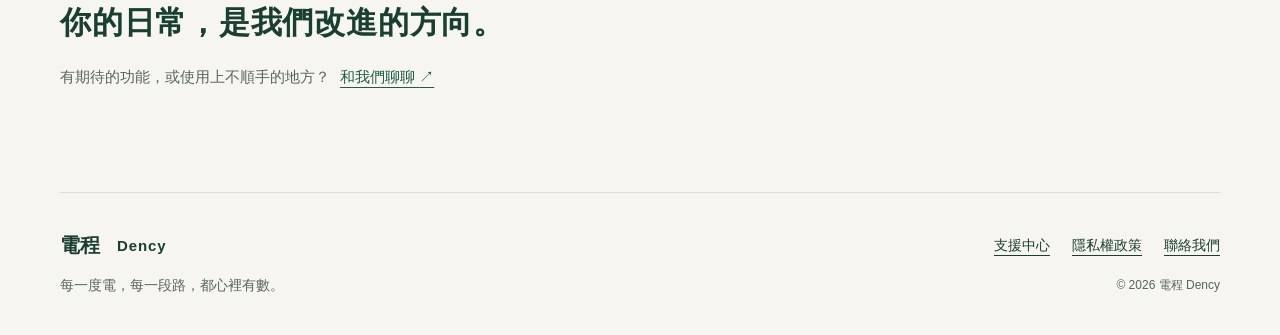
==== commit fac3a5ad: "docs: sync ChargePath version updates" ====
--- a/updates/index.html
+++ b/updates/index.html
@@ -8,20 +8,20 @@
   <meta property="og:type" content="website">
   <meta property="og:title" content="更新日誌｜電程 Dency">
   <meta property="og:description" content="每一次更新，讓用車更從容。閱讀電程各版本的新功能與完整更新說明。">
-  <meta property="og:url" content="https://amonstudioapp.github.io/chargepath-support/updates/">
-  <meta property="og:image" content="https://amonstudioapp.github.io/chargepath-support/assets/updates/1.2.0-v1.png">
-  <meta property="og:image:secure_url" content="https://amonstudioapp.github.io/chargepath-support/assets/updates/1.2.0-v1.png">
+  <meta property="og:url" content="https://dency.app/updates/">
+  <meta property="og:image" content="https://dency.app/assets/updates/1.2.1-v1.png">
+  <meta property="og:image:secure_url" content="https://dency.app/assets/updates/1.2.1-v1.png">
   <meta property="og:image:type" content="image/png">
   <meta property="og:image:width" content="1200">
   <meta property="og:image:height" content="630">
-  <meta property="og:image:alt" content="電程 Dency 版本更新 1.2.0">
+  <meta property="og:image:alt" content="電程 Dency 版本更新 1.2.1">
   <meta property="og:site_name" content="電程 Dency">
   <meta property="og:locale" content="zh_TW">
   <meta name="twitter:card" content="summary_large_image">
-  <meta name="twitter:image" content="https://amonstudioapp.github.io/chargepath-support/assets/updates/1.2.0-v1.png">
-  <meta name="twitter:image:alt" content="電程 Dency 版本更新 1.2.0">
+  <meta name="twitter:image" content="https://dency.app/assets/updates/1.2.1-v1.png">
+  <meta name="twitter:image:alt" content="電程 Dency 版本更新 1.2.1">
   <title>更新日誌｜電程 Dency</title>
-  <link rel="canonical" href="https://amonstudioapp.github.io/chargepath-support/updates/">
+  <link rel="canonical" href="https://dency.app/updates/">
   <link rel="icon" href="../assets/app-icon.png">
   <link rel="stylesheet" href="../styles.css">
   <link rel="stylesheet" href="../updates.css">
@@ -39,13 +39,14 @@
       <div class="journal-letter"><span class="letter-line" aria-hidden="true"></span><p>從第一筆充電，到每一天的用車日常，<br class="desktop-break">電程持續把細節做好。</p><p>新功能、體驗改善與修正，<br class="desktop-break">都在這裡，慢慢累積。</p><a class="text-link" href="#all-releases">瀏覽所有版本 <span aria-hidden="true">↓</span></a></div>
     </section>
     <section class="latest-release" aria-labelledby="latest-title">
-      <div class="release-edition"><span class="edition-label">最新版本</span><div><span class="edition-caption">DENCY</span><p class="edition-number">1.2.0</p></div><span class="edition-date">2026 年 10 月 8 日</span></div>
-      <div class="latest-copy"><p class="eyebrow">WHAT’S NEW</p><h2 id="latest-title">電程 1.2.0 更新</h2><p class="latest-summary">電程 v1.2.0</p><a class="button" href="./1.2.0/">閱讀完整更新 <span aria-hidden="true">↗</span></a></div>
+      <div class="release-edition"><span class="edition-label">最新版本</span><div><span class="edition-caption">DENCY</span><p class="edition-number">1.2.1</p></div><span class="edition-date">2026 年 10 月 11 日</span></div>
+      <div class="latest-copy"><p class="eyebrow">WHAT’S NEW</p><h2 id="latest-title">電程 1.2.1 更新</h2><p class="latest-summary">電程 v1.2.1，讓記帳更快速，外觀也更符合你的使用習慣</p><a class="button" href="./1.2.1/">閱讀完整更新 <span aria-hidden="true">↗</span></a></div>
     </section>
     <div class="highlights latest-highlights"></div>
     <section id="all-releases" class="release-archive" aria-labelledby="archive-title">
       <div class="section-heading"><h2 id="archive-title">一路走來的更新</h2><a href="feed.xml" class="feed-link">訂閱 RSS <span aria-hidden="true">↗</span></a></div>
-      <article class="release-row"><div class="release-stamp"><span class="version">v1.2.0</span><time datetime="2026-10-08">2026 年 10 月 8 日</time></div><div><h2><a href="./1.2.0/">電程 1.2.0 更新</a></h2><p>電程 v1.2.0</p></div><a class="read-release" href="./1.2.0/" aria-label="閱讀 1.2.0 完整更新">閱讀更新 ↗</a></article>
+      <article class="release-row"><div class="release-stamp"><span class="version">v1.2.1</span><time datetime="2026-10-11">2026 年 10 月 11 日</time></div><div><h2><a href="./1.2.1/">電程 1.2.1 更新</a></h2><p>電程 v1.2.1，讓記帳更快速，外觀也更符合你的使用習慣</p></div><a class="read-release" href="./1.2.1/" aria-label="閱讀 1.2.1 完整更新">閱讀更新 ↗</a></article>
+<article class="release-row"><div class="release-stamp"><span class="version">v1.2.0</span><time datetime="2026-10-08">2026 年 10 月 8 日</time></div><div><h2><a href="./1.2.0/">電程 1.2.0 更新</a></h2><p>電程 v1.2.0</p></div><a class="read-release" href="./1.2.0/" aria-label="閱讀 1.2.0 完整更新">閱讀更新 ↗</a></article>
 <article class="release-row"><div class="release-stamp"><span class="version">v1.1.0</span><time datetime="2026-10-05">2026 年 10 月 5 日</time></div><div><h2><a href="./1.1.0/">充電記帳與用車分析，更完整了。</a></h2><p>電程 1.1.0，讓充電記帳與用車分析更完整。</p></div><a class="read-release" href="./1.1.0/" aria-label="閱讀 1.1.0 完整更新">閱讀更新 ↗</a></article>
 <article class="release-row"><div class="release-stamp"><span class="version">v1.0.0</span><time datetime="2026-10-02">2026 年 10 月 2 日</time></div><div><h2><a href="./1.0.0/">用車生活，從第一筆紀錄開始。</a></h2><p>電程的第一個正式版本，讓充電、停車、保養與日常用車花費，有一個清楚整理的地方。</p></div><a class="read-release" href="./1.0.0/" aria-label="閱讀 1.0.0 完整更新">閱讀更新 ↗</a></article>
     </section>
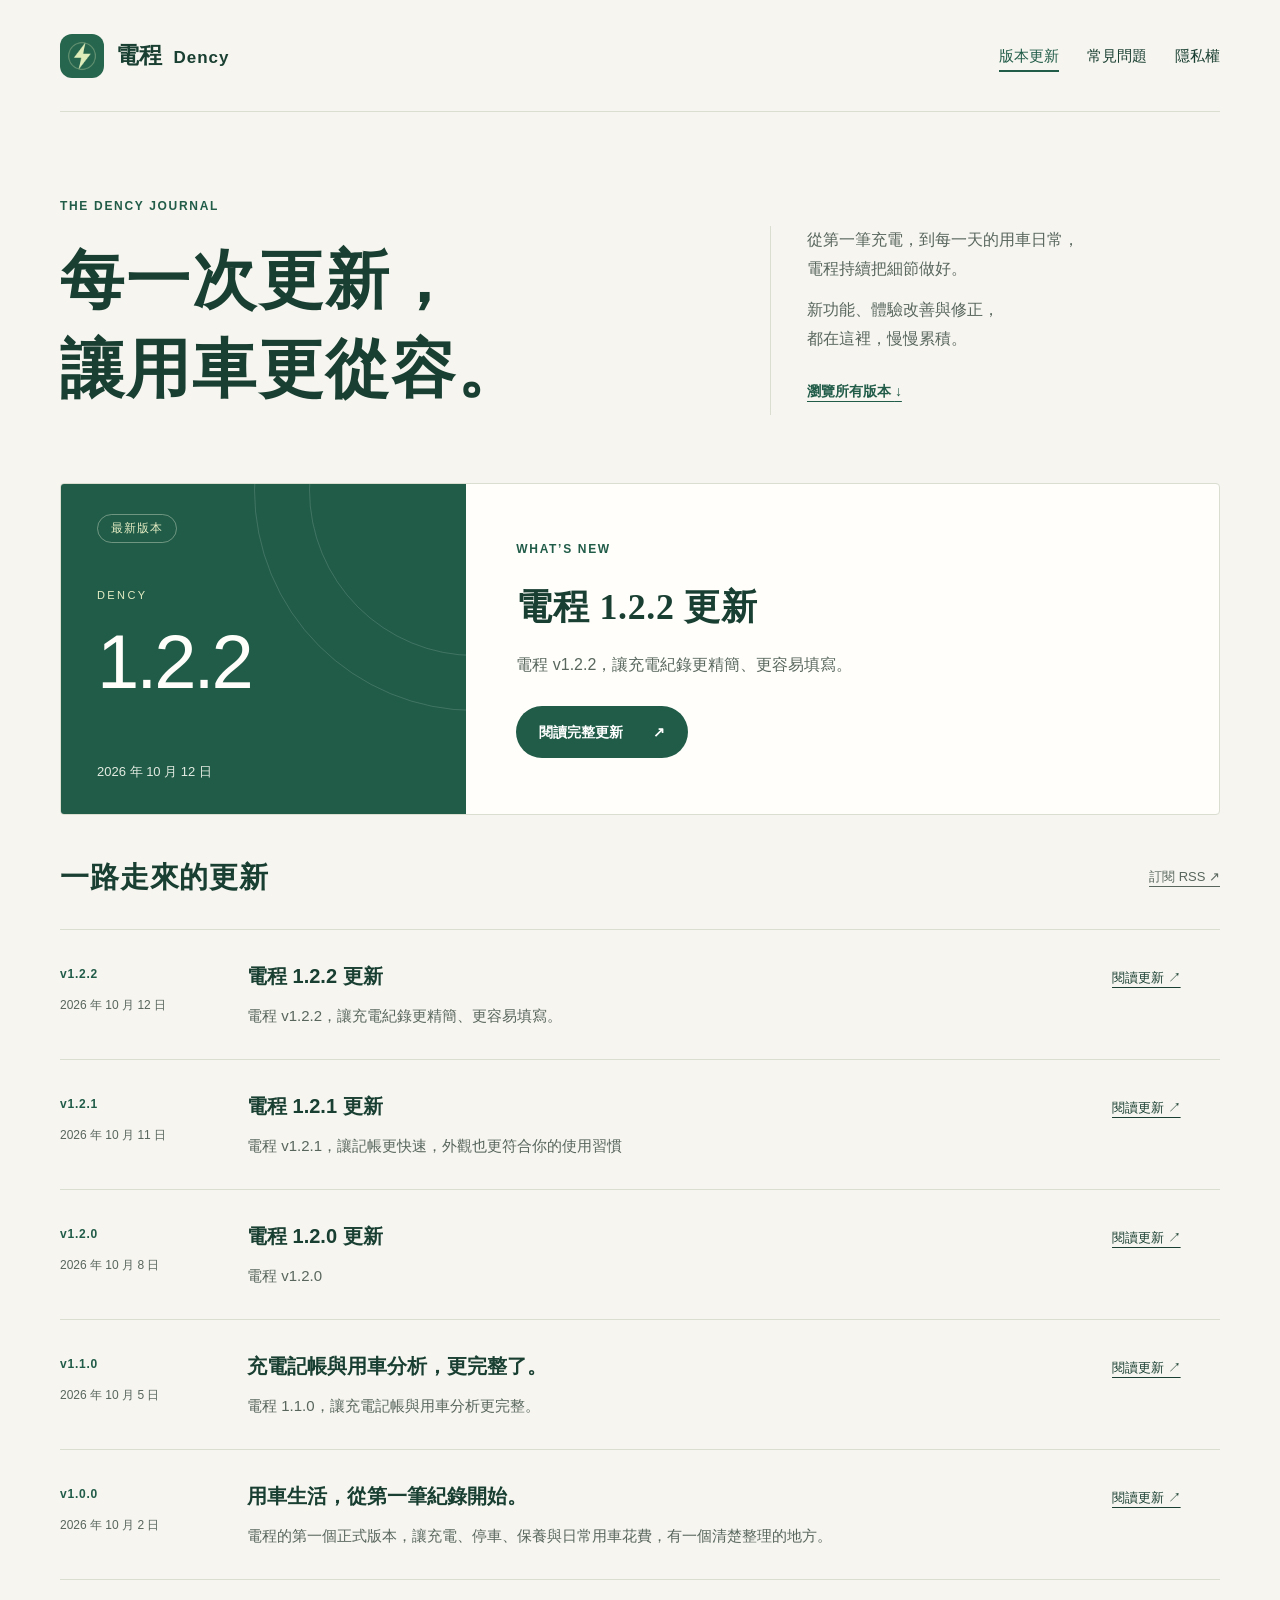
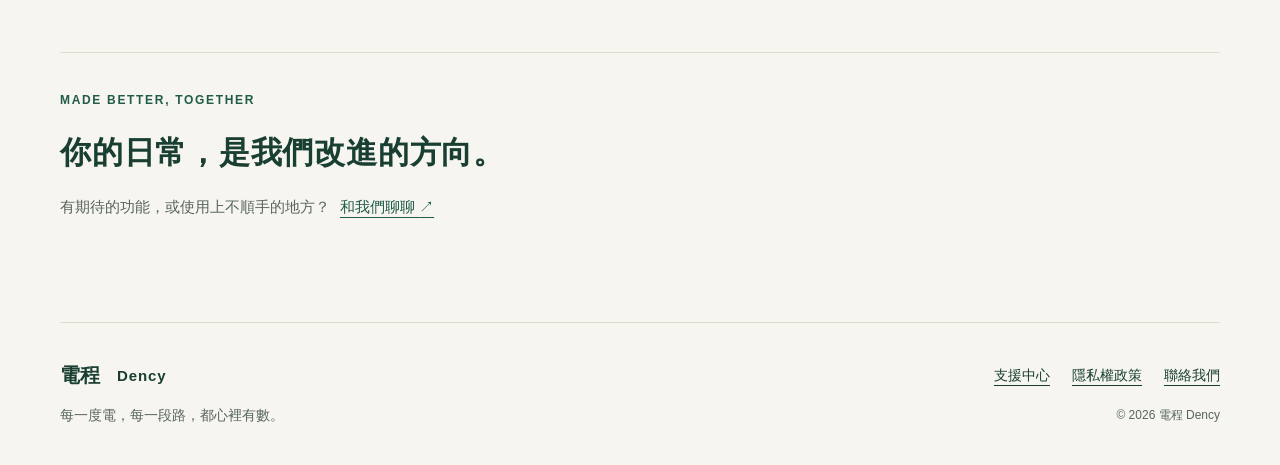
==== commit 27629d17: "docs: sync ChargePath version updates" ====
--- a/updates/index.html
+++ b/updates/index.html
@@ -9,17 +9,17 @@
   <meta property="og:title" content="更新日誌｜電程 Dency">
   <meta property="og:description" content="每一次更新，讓用車更從容。閱讀電程各版本的新功能與完整更新說明。">
   <meta property="og:url" content="https://dency.app/updates/">
-  <meta property="og:image" content="https://dency.app/assets/updates/1.2.1-v1.png">
-  <meta property="og:image:secure_url" content="https://dency.app/assets/updates/1.2.1-v1.png">
+  <meta property="og:image" content="https://dency.app/assets/updates/1.2.2-v1.png">
+  <meta property="og:image:secure_url" content="https://dency.app/assets/updates/1.2.2-v1.png">
   <meta property="og:image:type" content="image/png">
   <meta property="og:image:width" content="1200">
   <meta property="og:image:height" content="630">
-  <meta property="og:image:alt" content="電程 Dency 版本更新 1.2.1">
+  <meta property="og:image:alt" content="電程 Dency 版本更新 1.2.2">
   <meta property="og:site_name" content="電程 Dency">
   <meta property="og:locale" content="zh_TW">
   <meta name="twitter:card" content="summary_large_image">
-  <meta name="twitter:image" content="https://dency.app/assets/updates/1.2.1-v1.png">
-  <meta name="twitter:image:alt" content="電程 Dency 版本更新 1.2.1">
+  <meta name="twitter:image" content="https://dency.app/assets/updates/1.2.2-v1.png">
+  <meta name="twitter:image:alt" content="電程 Dency 版本更新 1.2.2">
   <title>更新日誌｜電程 Dency</title>
   <link rel="canonical" href="https://dency.app/updates/">
   <link rel="icon" href="../assets/app-icon.png">
@@ -39,13 +39,14 @@
       <div class="journal-letter"><span class="letter-line" aria-hidden="true"></span><p>從第一筆充電，到每一天的用車日常，<br class="desktop-break">電程持續把細節做好。</p><p>新功能、體驗改善與修正，<br class="desktop-break">都在這裡，慢慢累積。</p><a class="text-link" href="#all-releases">瀏覽所有版本 <span aria-hidden="true">↓</span></a></div>
     </section>
     <section class="latest-release" aria-labelledby="latest-title">
-      <div class="release-edition"><span class="edition-label">最新版本</span><div><span class="edition-caption">DENCY</span><p class="edition-number">1.2.1</p></div><span class="edition-date">2026 年 10 月 11 日</span></div>
-      <div class="latest-copy"><p class="eyebrow">WHAT’S NEW</p><h2 id="latest-title">電程 1.2.1 更新</h2><p class="latest-summary">電程 v1.2.1，讓記帳更快速，外觀也更符合你的使用習慣</p><a class="button" href="./1.2.1/">閱讀完整更新 <span aria-hidden="true">↗</span></a></div>
+      <div class="release-edition"><span class="edition-label">最新版本</span><div><span class="edition-caption">DENCY</span><p class="edition-number">1.2.2</p></div><span class="edition-date">2026 年 10 月 12 日</span></div>
+      <div class="latest-copy"><p class="eyebrow">WHAT’S NEW</p><h2 id="latest-title">電程 1.2.2 更新</h2><p class="latest-summary">電程 v1.2.2，讓充電紀錄更精簡、更容易填寫。</p><a class="button" href="./1.2.2/">閱讀完整更新 <span aria-hidden="true">↗</span></a></div>
     </section>
     <div class="highlights latest-highlights"></div>
     <section id="all-releases" class="release-archive" aria-labelledby="archive-title">
       <div class="section-heading"><h2 id="archive-title">一路走來的更新</h2><a href="feed.xml" class="feed-link">訂閱 RSS <span aria-hidden="true">↗</span></a></div>
-      <article class="release-row"><div class="release-stamp"><span class="version">v1.2.1</span><time datetime="2026-10-11">2026 年 10 月 11 日</time></div><div><h2><a href="./1.2.1/">電程 1.2.1 更新</a></h2><p>電程 v1.2.1，讓記帳更快速，外觀也更符合你的使用習慣</p></div><a class="read-release" href="./1.2.1/" aria-label="閱讀 1.2.1 完整更新">閱讀更新 ↗</a></article>
+      <article class="release-row"><div class="release-stamp"><span class="version">v1.2.2</span><time datetime="2026-10-12">2026 年 10 月 12 日</time></div><div><h2><a href="./1.2.2/">電程 1.2.2 更新</a></h2><p>電程 v1.2.2，讓充電紀錄更精簡、更容易填寫。</p></div><a class="read-release" href="./1.2.2/" aria-label="閱讀 1.2.2 完整更新">閱讀更新 ↗</a></article>
+<article class="release-row"><div class="release-stamp"><span class="version">v1.2.1</span><time datetime="2026-10-11">2026 年 10 月 11 日</time></div><div><h2><a href="./1.2.1/">電程 1.2.1 更新</a></h2><p>電程 v1.2.1，讓記帳更快速，外觀也更符合你的使用習慣</p></div><a class="read-release" href="./1.2.1/" aria-label="閱讀 1.2.1 完整更新">閱讀更新 ↗</a></article>
 <article class="release-row"><div class="release-stamp"><span class="version">v1.2.0</span><time datetime="2026-10-08">2026 年 10 月 8 日</time></div><div><h2><a href="./1.2.0/">電程 1.2.0 更新</a></h2><p>電程 v1.2.0</p></div><a class="read-release" href="./1.2.0/" aria-label="閱讀 1.2.0 完整更新">閱讀更新 ↗</a></article>
 <article class="release-row"><div class="release-stamp"><span class="version">v1.1.0</span><time datetime="2026-10-05">2026 年 10 月 5 日</time></div><div><h2><a href="./1.1.0/">充電記帳與用車分析，更完整了。</a></h2><p>電程 1.1.0，讓充電記帳與用車分析更完整。</p></div><a class="read-release" href="./1.1.0/" aria-label="閱讀 1.1.0 完整更新">閱讀更新 ↗</a></article>
 <article class="release-row"><div class="release-stamp"><span class="version">v1.0.0</span><time datetime="2026-10-02">2026 年 10 月 2 日</time></div><div><h2><a href="./1.0.0/">用車生活，從第一筆紀錄開始。</a></h2><p>電程的第一個正式版本，讓充電、停車、保養與日常用車花費，有一個清楚整理的地方。</p></div><a class="read-release" href="./1.0.0/" aria-label="閱讀 1.0.0 完整更新">閱讀更新 ↗</a></article>
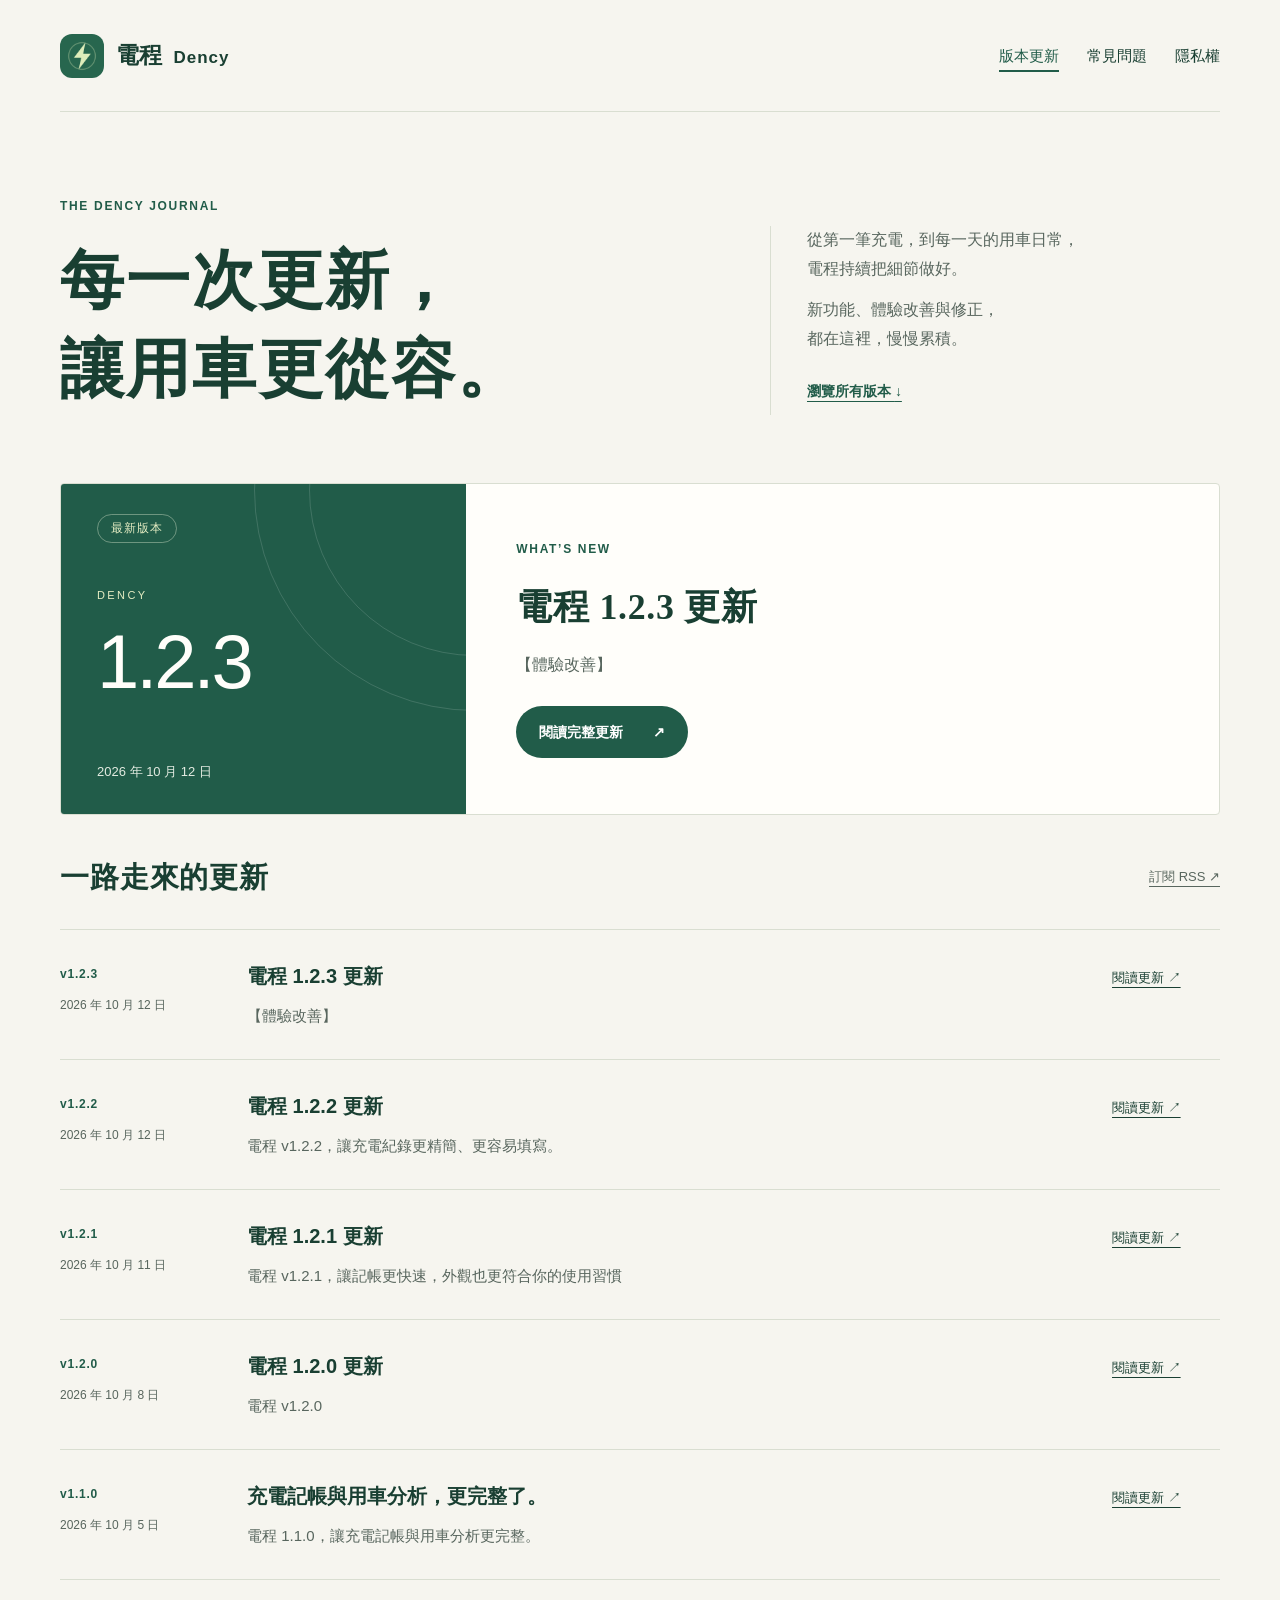
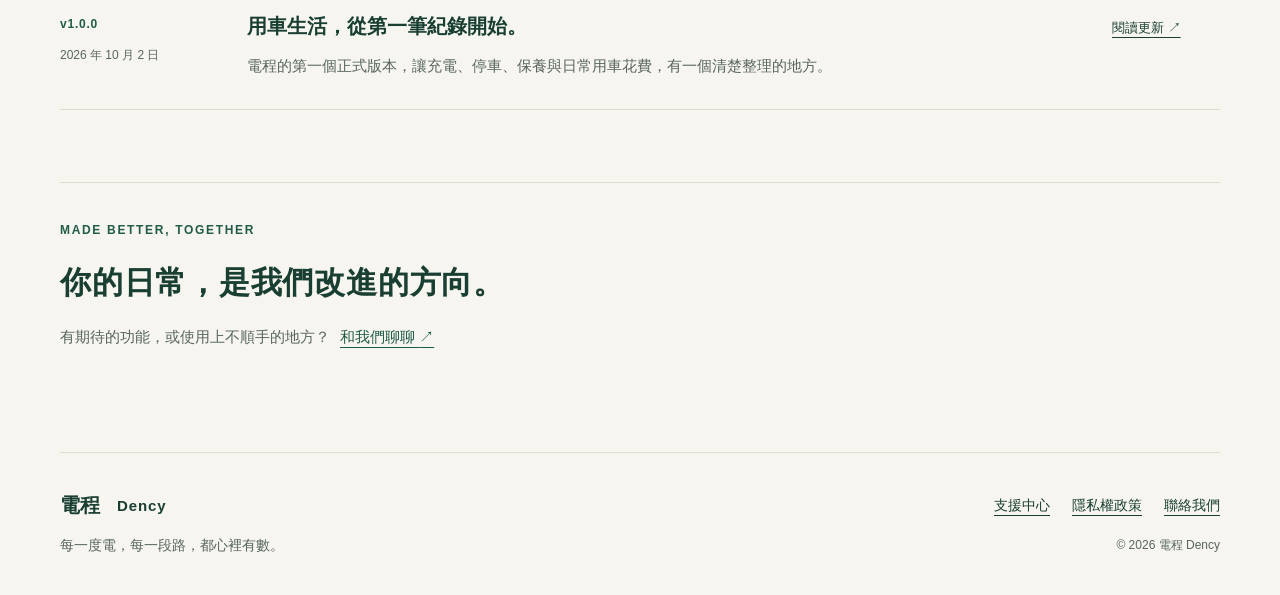
==== commit 150ba29a: "docs: sync ChargePath version updates" ====
--- a/updates/index.html
+++ b/updates/index.html
@@ -9,17 +9,17 @@
   <meta property="og:title" content="更新日誌｜電程 Dency">
   <meta property="og:description" content="每一次更新，讓用車更從容。閱讀電程各版本的新功能與完整更新說明。">
   <meta property="og:url" content="https://dency.app/updates/">
-  <meta property="og:image" content="https://dency.app/assets/updates/1.2.2-v1.png">
-  <meta property="og:image:secure_url" content="https://dency.app/assets/updates/1.2.2-v1.png">
+  <meta property="og:image" content="https://dency.app/assets/updates/1.2.3-v1.png">
+  <meta property="og:image:secure_url" content="https://dency.app/assets/updates/1.2.3-v1.png">
   <meta property="og:image:type" content="image/png">
   <meta property="og:image:width" content="1200">
   <meta property="og:image:height" content="630">
-  <meta property="og:image:alt" content="電程 Dency 版本更新 1.2.2">
+  <meta property="og:image:alt" content="電程 Dency 版本更新 1.2.3">
   <meta property="og:site_name" content="電程 Dency">
   <meta property="og:locale" content="zh_TW">
   <meta name="twitter:card" content="summary_large_image">
-  <meta name="twitter:image" content="https://dency.app/assets/updates/1.2.2-v1.png">
-  <meta name="twitter:image:alt" content="電程 Dency 版本更新 1.2.2">
+  <meta name="twitter:image" content="https://dency.app/assets/updates/1.2.3-v1.png">
+  <meta name="twitter:image:alt" content="電程 Dency 版本更新 1.2.3">
   <title>更新日誌｜電程 Dency</title>
   <link rel="canonical" href="https://dency.app/updates/">
   <link rel="icon" href="../assets/app-icon.png">
@@ -39,13 +39,14 @@
       <div class="journal-letter"><span class="letter-line" aria-hidden="true"></span><p>從第一筆充電，到每一天的用車日常，<br class="desktop-break">電程持續把細節做好。</p><p>新功能、體驗改善與修正，<br class="desktop-break">都在這裡，慢慢累積。</p><a class="text-link" href="#all-releases">瀏覽所有版本 <span aria-hidden="true">↓</span></a></div>
     </section>
     <section class="latest-release" aria-labelledby="latest-title">
-      <div class="release-edition"><span class="edition-label">最新版本</span><div><span class="edition-caption">DENCY</span><p class="edition-number">1.2.2</p></div><span class="edition-date">2026 年 10 月 12 日</span></div>
-      <div class="latest-copy"><p class="eyebrow">WHAT’S NEW</p><h2 id="latest-title">電程 1.2.2 更新</h2><p class="latest-summary">電程 v1.2.2，讓充電紀錄更精簡、更容易填寫。</p><a class="button" href="./1.2.2/">閱讀完整更新 <span aria-hidden="true">↗</span></a></div>
+      <div class="release-edition"><span class="edition-label">最新版本</span><div><span class="edition-caption">DENCY</span><p class="edition-number">1.2.3</p></div><span class="edition-date">2026 年 10 月 12 日</span></div>
+      <div class="latest-copy"><p class="eyebrow">WHAT’S NEW</p><h2 id="latest-title">電程 1.2.3 更新</h2><p class="latest-summary">【體驗改善】</p><a class="button" href="./1.2.3/">閱讀完整更新 <span aria-hidden="true">↗</span></a></div>
     </section>
     <div class="highlights latest-highlights"></div>
     <section id="all-releases" class="release-archive" aria-labelledby="archive-title">
       <div class="section-heading"><h2 id="archive-title">一路走來的更新</h2><a href="feed.xml" class="feed-link">訂閱 RSS <span aria-hidden="true">↗</span></a></div>
-      <article class="release-row"><div class="release-stamp"><span class="version">v1.2.2</span><time datetime="2026-10-12">2026 年 10 月 12 日</time></div><div><h2><a href="./1.2.2/">電程 1.2.2 更新</a></h2><p>電程 v1.2.2，讓充電紀錄更精簡、更容易填寫。</p></div><a class="read-release" href="./1.2.2/" aria-label="閱讀 1.2.2 完整更新">閱讀更新 ↗</a></article>
+      <article class="release-row"><div class="release-stamp"><span class="version">v1.2.3</span><time datetime="2026-10-12">2026 年 10 月 12 日</time></div><div><h2><a href="./1.2.3/">電程 1.2.3 更新</a></h2><p>【體驗改善】</p></div><a class="read-release" href="./1.2.3/" aria-label="閱讀 1.2.3 完整更新">閱讀更新 ↗</a></article>
+<article class="release-row"><div class="release-stamp"><span class="version">v1.2.2</span><time datetime="2026-10-12">2026 年 10 月 12 日</time></div><div><h2><a href="./1.2.2/">電程 1.2.2 更新</a></h2><p>電程 v1.2.2，讓充電紀錄更精簡、更容易填寫。</p></div><a class="read-release" href="./1.2.2/" aria-label="閱讀 1.2.2 完整更新">閱讀更新 ↗</a></article>
 <article class="release-row"><div class="release-stamp"><span class="version">v1.2.1</span><time datetime="2026-10-11">2026 年 10 月 11 日</time></div><div><h2><a href="./1.2.1/">電程 1.2.1 更新</a></h2><p>電程 v1.2.1，讓記帳更快速，外觀也更符合你的使用習慣</p></div><a class="read-release" href="./1.2.1/" aria-label="閱讀 1.2.1 完整更新">閱讀更新 ↗</a></article>
 <article class="release-row"><div class="release-stamp"><span class="version">v1.2.0</span><time datetime="2026-10-08">2026 年 10 月 8 日</time></div><div><h2><a href="./1.2.0/">電程 1.2.0 更新</a></h2><p>電程 v1.2.0</p></div><a class="read-release" href="./1.2.0/" aria-label="閱讀 1.2.0 完整更新">閱讀更新 ↗</a></article>
 <article class="release-row"><div class="release-stamp"><span class="version">v1.1.0</span><time datetime="2026-10-05">2026 年 10 月 5 日</time></div><div><h2><a href="./1.1.0/">充電記帳與用車分析，更完整了。</a></h2><p>電程 1.1.0，讓充電記帳與用車分析更完整。</p></div><a class="read-release" href="./1.1.0/" aria-label="閱讀 1.1.0 完整更新">閱讀更新 ↗</a></article>
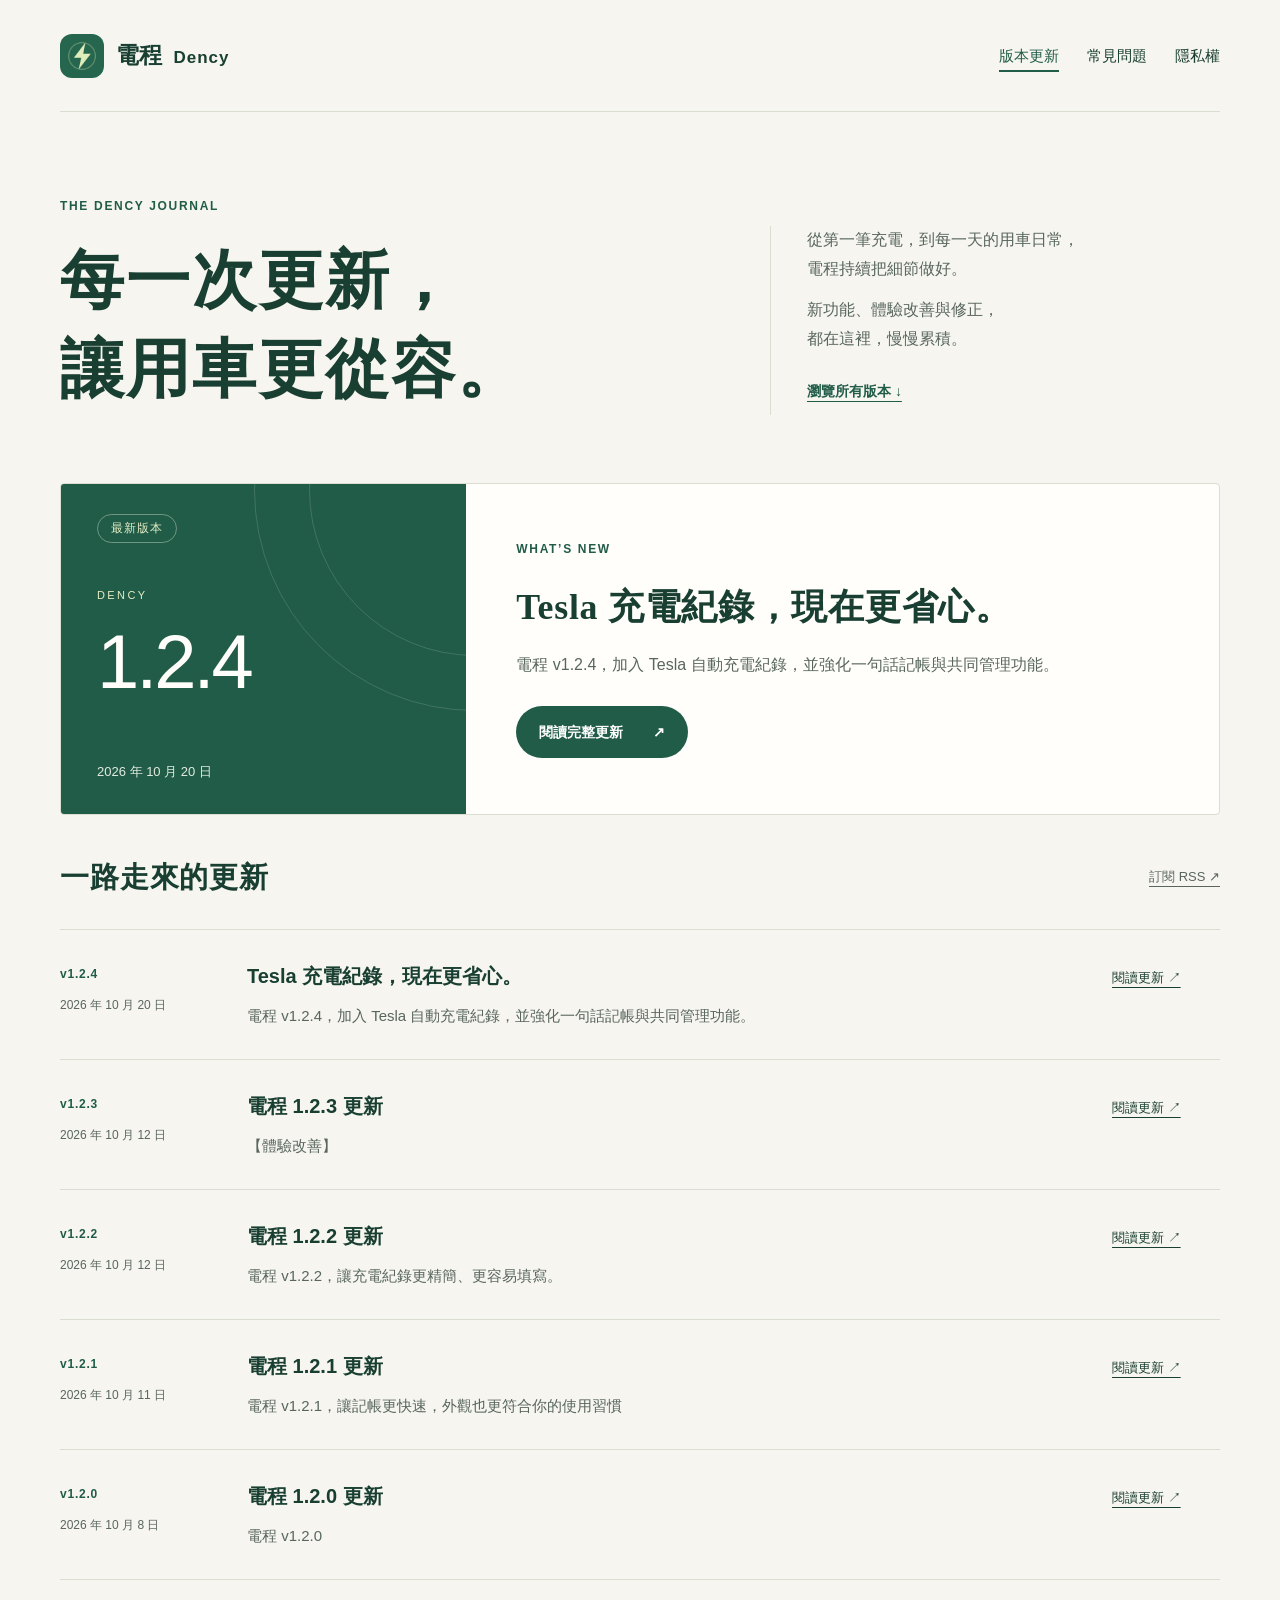
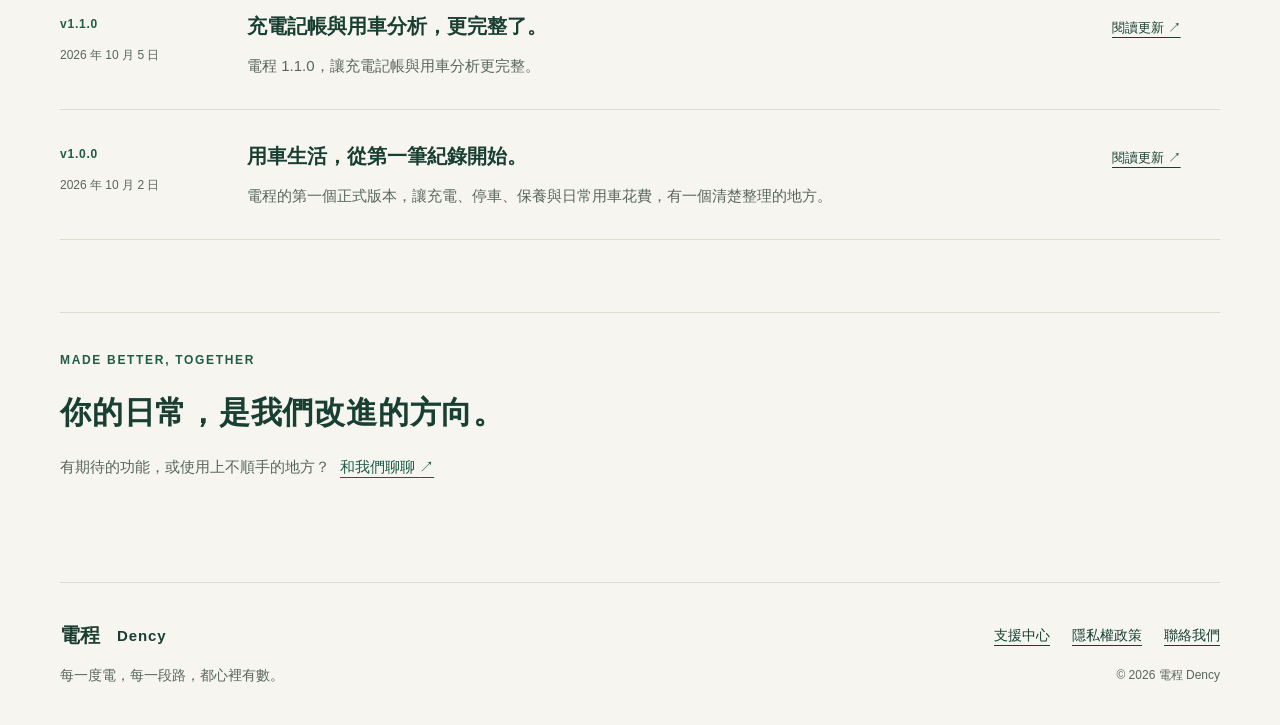
==== commit 75c03c0e: "docs: add v1.2.4 release page" ====
--- a/updates/index.html
+++ b/updates/index.html
@@ -9,17 +9,17 @@
   <meta property="og:title" content="更新日誌｜電程 Dency">
   <meta property="og:description" content="每一次更新，讓用車更從容。閱讀電程各版本的新功能與完整更新說明。">
   <meta property="og:url" content="https://dency.app/updates/">
-  <meta property="og:image" content="https://dency.app/assets/updates/1.2.3-v1.png">
-  <meta property="og:image:secure_url" content="https://dency.app/assets/updates/1.2.3-v1.png">
+  <meta property="og:image" content="https://dency.app/assets/updates/1.2.4-v1.png">
+  <meta property="og:image:secure_url" content="https://dency.app/assets/updates/1.2.4-v1.png">
   <meta property="og:image:type" content="image/png">
   <meta property="og:image:width" content="1200">
   <meta property="og:image:height" content="630">
-  <meta property="og:image:alt" content="電程 Dency 版本更新 1.2.3">
+  <meta property="og:image:alt" content="電程 Dency 版本更新 1.2.4">
   <meta property="og:site_name" content="電程 Dency">
   <meta property="og:locale" content="zh_TW">
   <meta name="twitter:card" content="summary_large_image">
-  <meta name="twitter:image" content="https://dency.app/assets/updates/1.2.3-v1.png">
-  <meta name="twitter:image:alt" content="電程 Dency 版本更新 1.2.3">
+  <meta name="twitter:image" content="https://dency.app/assets/updates/1.2.4-v1.png">
+  <meta name="twitter:image:alt" content="電程 Dency 版本更新 1.2.4">
   <title>更新日誌｜電程 Dency</title>
   <link rel="canonical" href="https://dency.app/updates/">
   <link rel="icon" href="../assets/app-icon.png">
@@ -39,13 +39,14 @@
       <div class="journal-letter"><span class="letter-line" aria-hidden="true"></span><p>從第一筆充電，到每一天的用車日常，<br class="desktop-break">電程持續把細節做好。</p><p>新功能、體驗改善與修正，<br class="desktop-break">都在這裡，慢慢累積。</p><a class="text-link" href="#all-releases">瀏覽所有版本 <span aria-hidden="true">↓</span></a></div>
     </section>
     <section class="latest-release" aria-labelledby="latest-title">
-      <div class="release-edition"><span class="edition-label">最新版本</span><div><span class="edition-caption">DENCY</span><p class="edition-number">1.2.3</p></div><span class="edition-date">2026 年 10 月 12 日</span></div>
-      <div class="latest-copy"><p class="eyebrow">WHAT’S NEW</p><h2 id="latest-title">電程 1.2.3 更新</h2><p class="latest-summary">【體驗改善】</p><a class="button" href="./1.2.3/">閱讀完整更新 <span aria-hidden="true">↗</span></a></div>
+      <div class="release-edition"><span class="edition-label">最新版本</span><div><span class="edition-caption">DENCY</span><p class="edition-number">1.2.4</p></div><span class="edition-date">2026 年 10 月 20 日</span></div>
+      <div class="latest-copy"><p class="eyebrow">WHAT’S NEW</p><h2 id="latest-title">Tesla 充電紀錄，現在更省心。</h2><p class="latest-summary">電程 v1.2.4，加入 Tesla 自動充電紀錄，並強化一句話記帳與共同管理功能。</p><a class="button" href="./1.2.4/">閱讀完整更新 <span aria-hidden="true">↗</span></a></div>
     </section>
     <div class="highlights latest-highlights"></div>
     <section id="all-releases" class="release-archive" aria-labelledby="archive-title">
       <div class="section-heading"><h2 id="archive-title">一路走來的更新</h2><a href="feed.xml" class="feed-link">訂閱 RSS <span aria-hidden="true">↗</span></a></div>
-      <article class="release-row"><div class="release-stamp"><span class="version">v1.2.3</span><time datetime="2026-10-12">2026 年 10 月 12 日</time></div><div><h2><a href="./1.2.3/">電程 1.2.3 更新</a></h2><p>【體驗改善】</p></div><a class="read-release" href="./1.2.3/" aria-label="閱讀 1.2.3 完整更新">閱讀更新 ↗</a></article>
+      <article class="release-row"><div class="release-stamp"><span class="version">v1.2.4</span><time datetime="2026-10-20">2026 年 10 月 20 日</time></div><div><h2><a href="./1.2.4/">Tesla 充電紀錄，現在更省心。</a></h2><p>電程 v1.2.4，加入 Tesla 自動充電紀錄，並強化一句話記帳與共同管理功能。</p></div><a class="read-release" href="./1.2.4/" aria-label="閱讀 1.2.4 完整更新">閱讀更新 ↗</a></article>
+<article class="release-row"><div class="release-stamp"><span class="version">v1.2.3</span><time datetime="2026-10-12">2026 年 10 月 12 日</time></div><div><h2><a href="./1.2.3/">電程 1.2.3 更新</a></h2><p>【體驗改善】</p></div><a class="read-release" href="./1.2.3/" aria-label="閱讀 1.2.3 完整更新">閱讀更新 ↗</a></article>
 <article class="release-row"><div class="release-stamp"><span class="version">v1.2.2</span><time datetime="2026-10-12">2026 年 10 月 12 日</time></div><div><h2><a href="./1.2.2/">電程 1.2.2 更新</a></h2><p>電程 v1.2.2，讓充電紀錄更精簡、更容易填寫。</p></div><a class="read-release" href="./1.2.2/" aria-label="閱讀 1.2.2 完整更新">閱讀更新 ↗</a></article>
 <article class="release-row"><div class="release-stamp"><span class="version">v1.2.1</span><time datetime="2026-10-11">2026 年 10 月 11 日</time></div><div><h2><a href="./1.2.1/">電程 1.2.1 更新</a></h2><p>電程 v1.2.1，讓記帳更快速，外觀也更符合你的使用習慣</p></div><a class="read-release" href="./1.2.1/" aria-label="閱讀 1.2.1 完整更新">閱讀更新 ↗</a></article>
 <article class="release-row"><div class="release-stamp"><span class="version">v1.2.0</span><time datetime="2026-10-08">2026 年 10 月 8 日</time></div><div><h2><a href="./1.2.0/">電程 1.2.0 更新</a></h2><p>電程 v1.2.0</p></div><a class="read-release" href="./1.2.0/" aria-label="閱讀 1.2.0 完整更新">閱讀更新 ↗</a></article>
